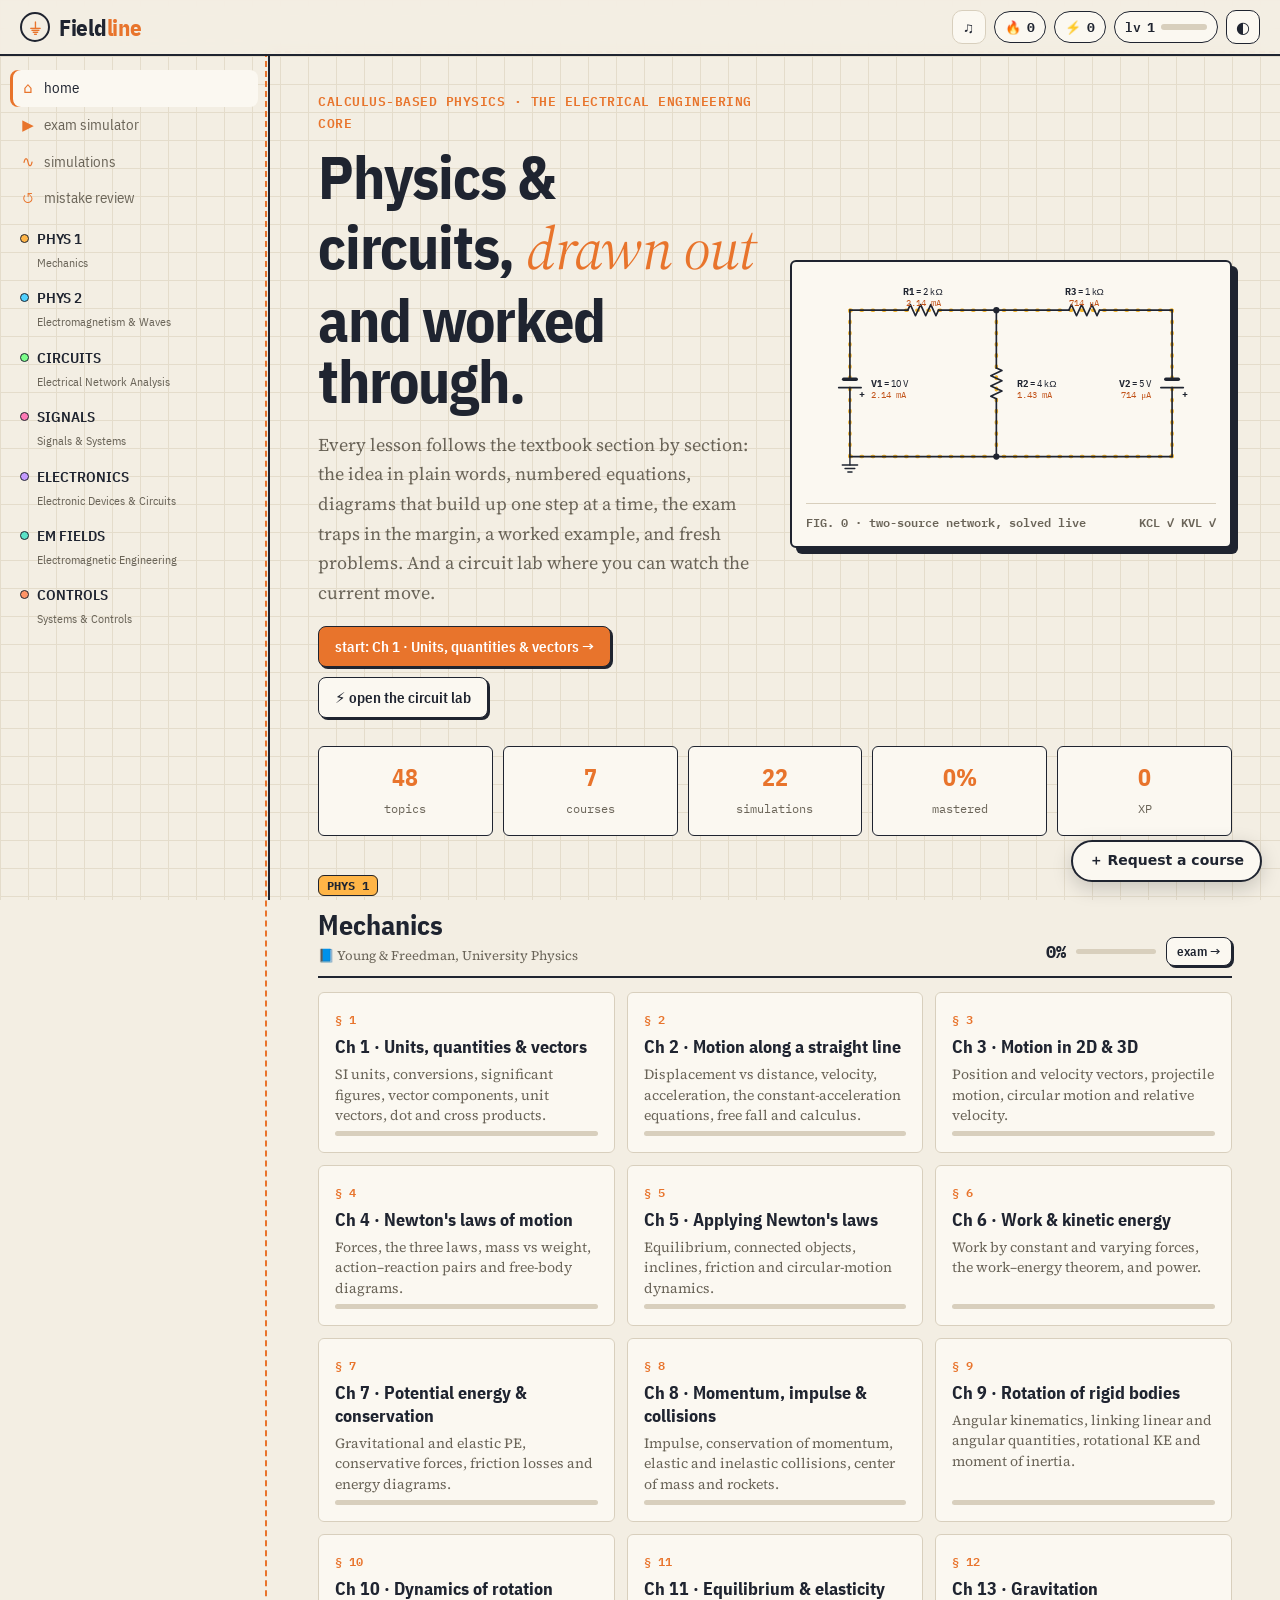
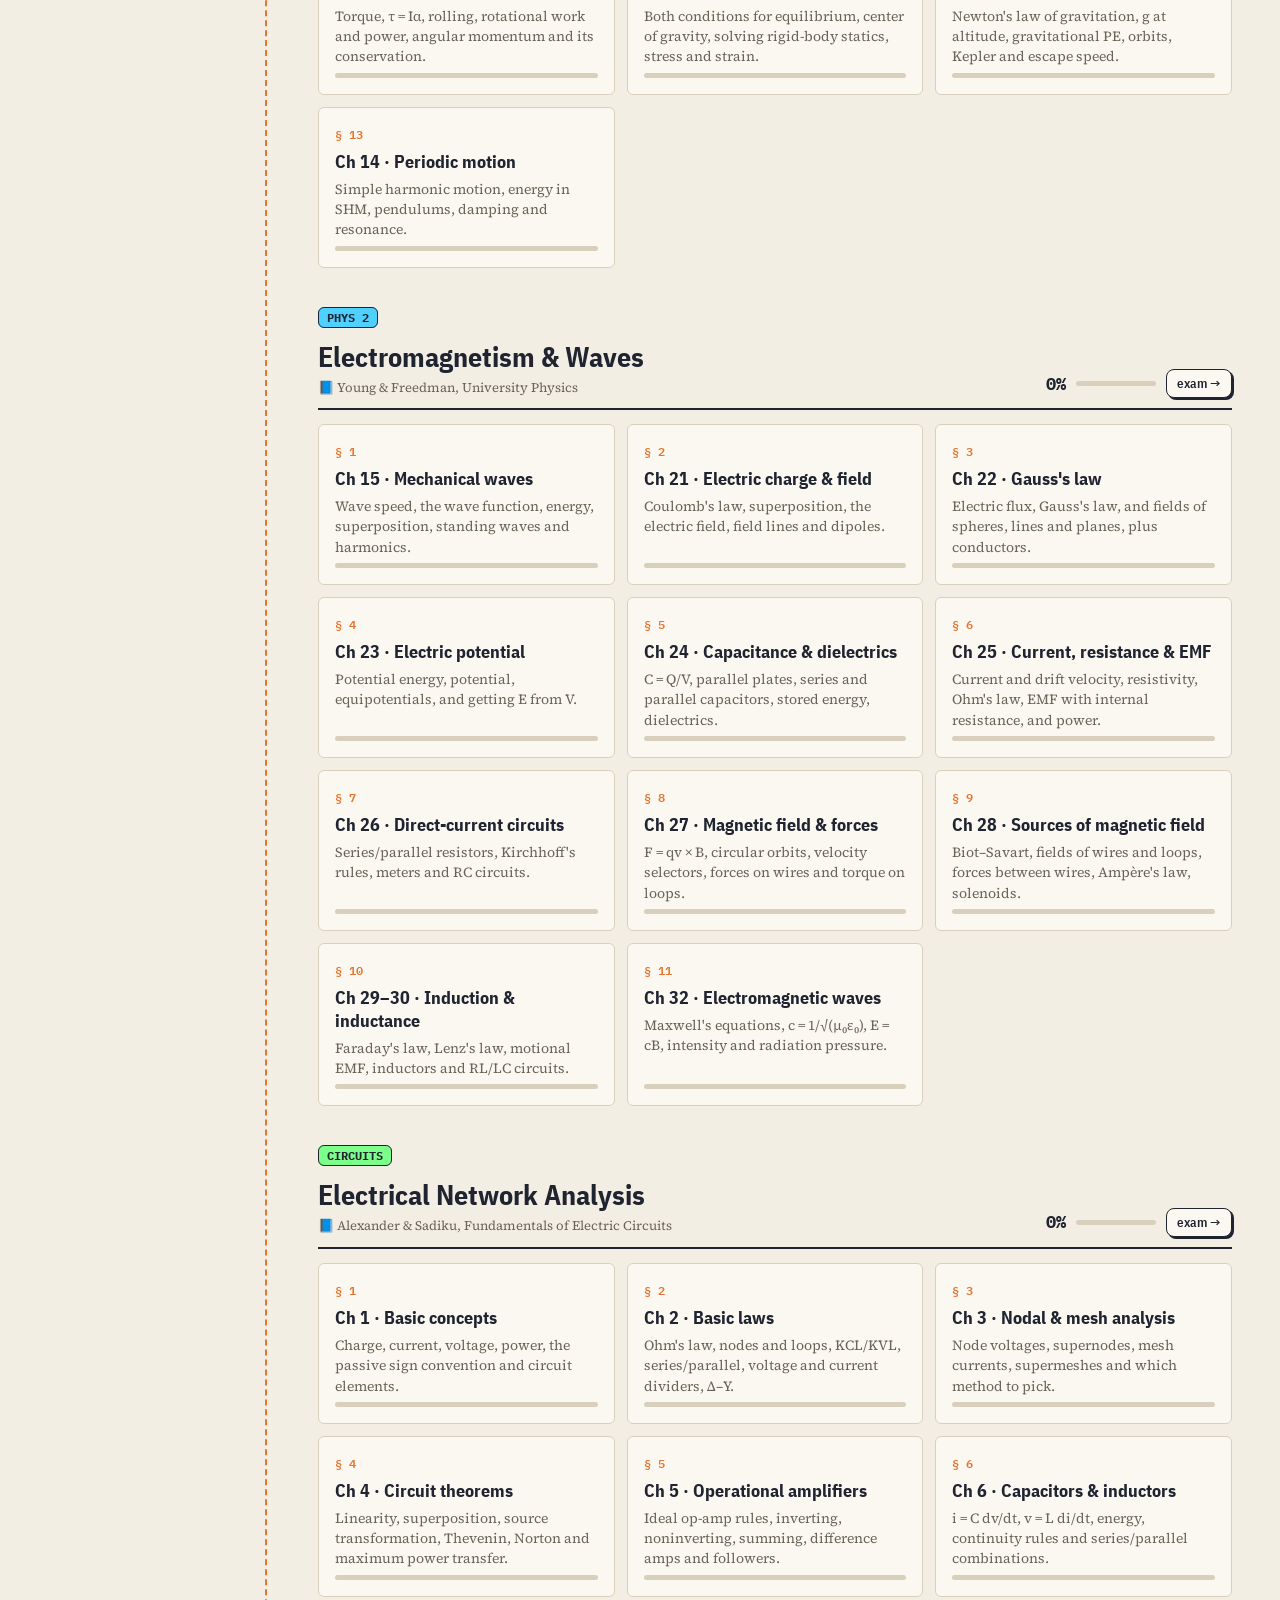
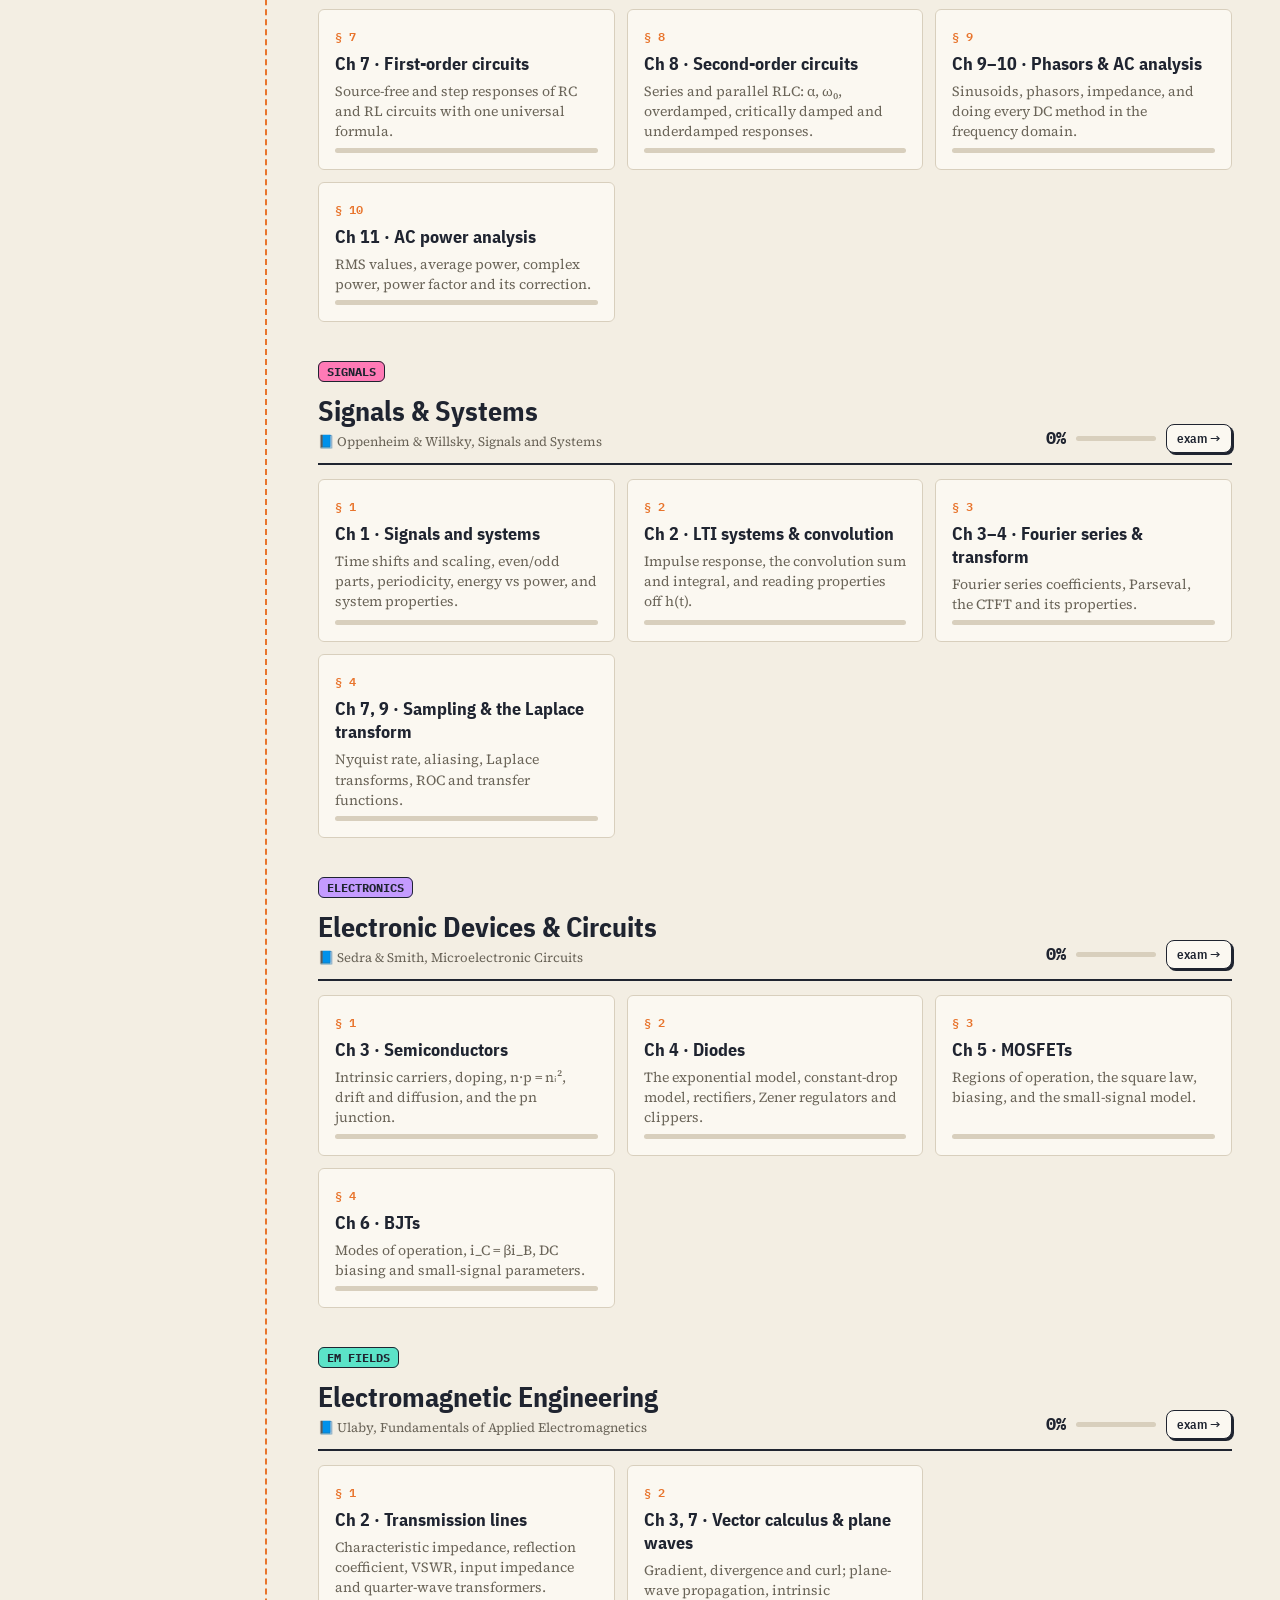
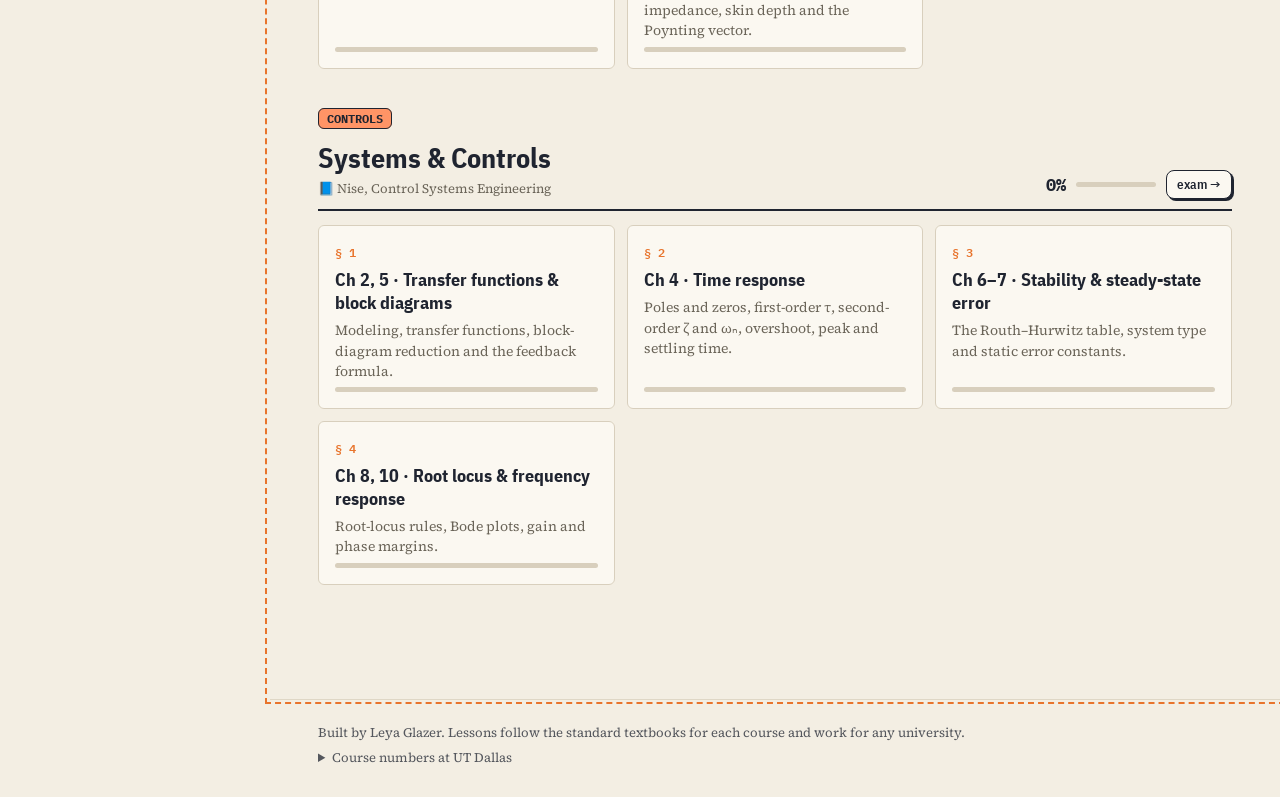
==== index.html @ b5b68ef5 "Animated cross-product simulator in every lesson that uses a cross product Co-Authored-By: Claude Op" ====
<!DOCTYPE html>
<html lang="en" data-theme="light">
<head>
<meta charset="utf-8">
<meta name="viewport" content="width=device-width, initial-scale=1, viewport-fit=cover">
<title>Fieldline: physics and electrical engineering, one idea at a time</title>
<meta name="description" content="Physics and electrical engineering study site for calculus-based physics and the electrical engineering core: lessons with exam tricks, worked examples, endless practice, live simulations and an exam simulator.">
<meta name="theme-color" content="#F3EEE3">
<link rel="icon" href="data:image/svg+xml,<svg xmlns='http://www.w3.org/2000/svg' viewBox='0 0 100 100'><rect width='100' height='100' rx='22' fill='%2306121A'/><path d='M14 50 Q32 14 50 50 T86 50' fill='none' stroke='%23FFB547' stroke-width='9' stroke-linecap='round'/></svg>">
<link rel="preconnect" href="https://fonts.googleapis.com"><link rel="preconnect" href="https://fonts.gstatic.com" crossorigin>
<link href="https://fonts.googleapis.com/css2?family=IBM+Plex+Mono:wght@400;600;700&family=IBM+Plex+Sans+Condensed:wght@400;600;700&family=Source+Serif+4:ital,opsz,wght@0,8..60,400;0,8..60,700;1,8..60,400&display=swap" rel="stylesheet">
<link rel="stylesheet" href="app.css?v=1">
<link rel="stylesheet" href="manual.css?v=5">
</head>
<body>
<a class="skip" href="#main">Skip to content</a>
<canvas id="bgfx" aria-hidden="true"></canvas>
<header class="top">
  <button class="iconbtn menu" id="menuBtn" aria-label="Open menu">☰</button>
  <a class="logo" href="#/"><span class="sym">⏚</span>Field<b>line</b></a>
  <div class="meta"><span class="mt" title="Day streak">🔥 <b id="streak">0</b></span><span class="mt" title="XP">⚡ <b id="xp">0</b></span><span class="mt lvl" title="Level">lv <b id="lvl">1</b><i class="lbar"><i id="lvlbar"></i></i></span><button class="iconbtn" id="themeBtn" aria-label="Toggle light and dark theme">◐</button></div>
</header>
<div class="layout"><nav class="side" id="nav" aria-label="Topics"></nav><main id="main" tabindex="-1"></main></div>
<footer class="sitefoot"><p>Built by Leya Glazer. Lessons follow the standard textbooks for each course and work for any university.</p><details><summary>Course numbers at UT Dallas</summary><p>PHYS 1 = PHYS 2325 · PHYS 2 = PHYS 2326 · CIRCUITS = EE 3301 · SIGNALS = EE 3302 · ELECTRONICS = EE 3310/3311 · EM FIELDS = EE 4301 · CONTROLS = EE 4310</p></details></footer>
<noscript><p style="padding:20px">Fieldline needs JavaScript.</p></noscript>
<script src="engine.js?v=4"></script>
<script src="sim.js?v=1"></script>
<script src="sim4.js?v=2"></script>
<script src="sim5.js?v=2"></script>
<script src="figs.js?v=5"></script>
<script src="p1.js?v=1"></script>
<script src="p1b.js?v=1"></script>
<script src="sim2.js?v=1"></script>
<script src="p2.js?v=1"></script>
<script src="sim3.js?v=1"></script>
<script src="e1.js?v=1"></script>
<script src="e2.js?v=1"></script>
<script src="e3.js?v=1"></script>
<script src="figs-content.js?v=2"></script>
<script src="figs-content2.js?v=4"></script>
<script src="fx.js?v=1"></script>
<script src="music.js?v=1"></script>
<script>boot()</script>
<script src="request.js?v=1"></script>
</body>
</html>
---- app.css ----
:root{--bg:#06121A;--bg2:#0A1A24;--panel:#0E2230;--panel2:#12293A;--line:#1E3D52;--ink:#E8F4FA;--muted:#86A3B5;--acc:#FFB547;--acc2:#4FD1FF;--pink:#FF7AB6;--warn:#FFE066;--bad:#FF6B6B;--r:16px;--mono:'IBM Plex Mono',ui-monospace,Menlo,monospace;--sans:'Sora',system-ui,sans-serif;color-scheme:dark}
:root[data-theme="light"]{--bg:#F4F8FA;--bg2:#EAF2F6;--panel:#FFFFFF;--panel2:#F0F6F9;--line:#CFE0EA;--ink:#08202C;--muted:#4D6A7A;--acc:#C77800;--acc2:#0A86B8;--pink:#C93C80;color-scheme:light}
*{box-sizing:border-box}html,body{margin:0}body{background:var(--bg);color:var(--ink);font:15px/1.6 var(--sans);-webkit-font-smoothing:antialiased}
#bgfx{position:fixed;inset:0;z-index:-1;opacity:.55;pointer-events:none}
a{color:var(--acc2)}code,kbd,.mono{font-family:var(--mono);font-size:.92em}p code,li code{background:var(--panel2);border:1px solid var(--line);padding:1px 6px;border-radius:6px}
.skip{position:absolute;left:-999px}.skip:focus{left:8px;top:8px;background:var(--acc);color:#000;padding:6px 10px;z-index:99}
:focus-visible{outline:2px dashed var(--acc);outline-offset:3px}
.top{position:sticky;top:0;z-index:30;display:flex;align-items:center;gap:14px;padding:10px 20px;background:color-mix(in srgb,var(--bg) 85%,transparent);backdrop-filter:blur(10px);border-bottom:1px solid var(--line)}
.logo{font:800 20px var(--mono);color:var(--ink);text-decoration:none;letter-spacing:-.5px}.logo b{color:var(--acc)}.logo .lb{color:var(--pink)}.logo .cur{color:var(--acc);animation:blink 1s steps(1) infinite}
@keyframes blink{50%{opacity:0}}
.meta{margin-left:auto;display:flex;gap:8px;align-items:center}.mt{font:600 13px var(--mono);border:1px solid var(--line);background:var(--panel);padding:4px 10px;border-radius:999px;display:flex;align-items:center;gap:6px}
.lbar{display:inline-block;width:46px;height:6px;border-radius:9px;background:var(--line);overflow:hidden}.lbar i{display:block;height:100%;background:linear-gradient(90deg,var(--acc),var(--acc2))}
.iconbtn{border:1px solid var(--line);background:var(--panel);color:var(--ink);width:34px;height:34px;border-radius:10px;cursor:pointer;font-size:16px}.menu{display:none}
.layout{display:grid;grid-template-columns:270px 1fr;min-height:calc(100vh - 56px)}
.side{position:sticky;top:56px;height:calc(100vh - 56px);overflow:auto;padding:14px 10px 40px;border-right:1px solid var(--line);background:color-mix(in srgb,var(--bg2) 80%,transparent);font-family:var(--mono);font-size:13px}
.nl{display:flex;align-items:center;gap:8px;padding:6px 10px;border-radius:8px;color:var(--muted);text-decoration:none}.nl:hover{background:var(--panel);color:var(--ink)}.nl.on{background:var(--panel2);color:var(--ink);box-shadow:inset 2px 0 0 var(--acc)}
.ni{width:16px;text-align:center;color:var(--acc)}.badge{margin-left:auto;background:var(--bad);color:#fff;border-radius:999px;padding:0 7px;font-size:11px}
.ng{margin-top:6px}.ng summary{cursor:pointer;list-style:none;padding:6px 10px;color:var(--ink);font-weight:600;display:flex;align-items:center;gap:8px;border-radius:8px}.ng summary:hover{background:var(--panel)}.ng summary::-webkit-details-marker{display:none}
.ng summary .dot{width:9px;height:9px;border-radius:3px;background:var(--c);box-shadow:0 0 10px var(--c)}.ng summary small{color:var(--muted);font-weight:400;overflow:hidden;text-overflow:ellipsis;white-space:nowrap}
.nl.ch{padding-left:28px;justify-content:space-between}.fn{overflow:hidden;text-overflow:ellipsis;white-space:nowrap}
.mbar{display:inline-block;width:42px;height:5px;border-radius:9px;background:var(--line);overflow:hidden;flex:none}.mbar i{display:block;height:100%;background:var(--c);box-shadow:0 0 8px var(--c)}
main{padding:28px clamp(16px,4vw,48px) 80px;max-width:1180px;width:100%;outline:none}
.hero{display:grid;grid-template-columns:1.15fr .85fr;gap:30px;align-items:center;margin:10px 0 28px}
.kick{font:600 13px var(--mono);color:var(--acc)}.hero h1{font:700 clamp(32px,4.6vw,56px)/1.05 var(--sans);letter-spacing:-1.5px;margin:12px 0 16px}
.grad{background:linear-gradient(90deg,var(--acc),var(--acc2),var(--pink));-webkit-background-clip:text;background-clip:text;color:transparent;background-size:200%;animation:sh 6s linear infinite}@keyframes sh{to{background-position:200%}}
.hero p{color:var(--muted);font-size:17px;max-width:600px}
.term{border:1px solid var(--line);border-radius:14px;background:#06080D;box-shadow:0 30px 80px -30px rgba(255,181,71,.35);overflow:hidden}
.tbar{display:flex;gap:6px;align-items:center;padding:10px 12px;background:#0E1320;border-bottom:1px solid #1d2638}.tbar i{width:11px;height:11px;border-radius:50%;background:#FF5F57}.tbar i:nth-child(2){background:#FEBC2E}.tbar i:nth-child(3){background:#28C840}.tbar span{margin-left:8px;color:#7d8aa3;font:12px var(--mono)}
.term pre{margin:0;padding:16px;min-height:220px;color:#B9F6CA;font:13px/1.7 var(--mono);white-space:pre-wrap}.caret{color:var(--acc);animation:blink 1s steps(1) infinite}
.cta{display:flex;flex-wrap:wrap;gap:10px;margin-top:18px}
.btn{display:inline-flex;align-items:center;gap:6px;font:600 14px var(--mono);padding:10px 16px;border-radius:10px;border:1px solid var(--line);background:var(--panel);color:var(--ink);cursor:pointer;text-decoration:none;transition:transform .12s,border-color .2s,box-shadow .2s}
.btn:hover{border-color:var(--acc);transform:translateY(-1px)}.btn.pri{background:var(--acc);color:#1A0E00;border-color:var(--acc);box-shadow:0 8px 24px -10px var(--acc)}.btn.sm{padding:6px 10px;font-size:12px}.btn:disabled{opacity:.45;cursor:default;transform:none}
.stats{display:grid;grid-template-columns:repeat(5,1fr);gap:10px;margin:0 0 30px}.stat{border:1px solid var(--line);background:var(--panel);border-radius:12px;padding:14px;text-align:center}.stat b{display:block;font:800 24px var(--mono);color:var(--acc)}.stat span{color:var(--muted);font:12px var(--mono)}
.course{margin:34px 0}.course-h{display:flex;justify-content:space-between;align-items:flex-end;gap:16px;border-bottom:1px solid var(--line);padding-bottom:10px;margin-bottom:14px}
.code-tag{font:700 12px var(--mono);color:var(--c);border:1px solid var(--c);border-radius:6px;padding:2px 8px}.course h2{font:700 26px var(--sans);margin:8px 0 2px}.book{margin:0;color:var(--muted);font-size:13px}
.cm{display:flex;align-items:center;gap:10px;font-family:var(--mono)}.cm .mbar{width:80px}
.cgrid{display:grid;grid-template-columns:repeat(auto-fill,minmax(230px,1fr));gap:12px}
.card{position:relative;display:flex;flex-direction:column;gap:6px;padding:16px;border:1px solid var(--line);border-radius:var(--r);background:var(--panel);color:var(--ink);text-decoration:none;transition:transform .18s,border-color .2s,box-shadow .2s;animation:up .5s both;overflow:hidden}
.card::after{content:"";position:absolute;inset:auto -40% -60% auto;width:160px;height:160px;border-radius:50%;background:radial-gradient(var(--c,var(--acc)),transparent 65%);opacity:.0;transition:opacity .3s}
.card:hover{transform:translateY(-3px);border-color:var(--c,var(--acc));box-shadow:0 18px 40px -22px var(--c,var(--acc))}.card:hover::after{opacity:.22}
.course .card{--c:inherit}.course .card{border-color:var(--line)}.course .card:hover{border-color:var(--c)}
.card .file{font:600 12px var(--mono);color:var(--c,var(--acc))}.card b{font:700 17px var(--sans)}.card small{color:var(--muted);font-size:13px;line-height:1.4}.card .mbar{width:100%;margin-top:auto}.card.done b::after{content:" ✓";color:var(--acc)}
.card.viz .vi{font-size:30px}
@keyframes up{from{opacity:0;transform:translateY(10px)}}
.chhead{margin-bottom:18px}.crumb{font:13px var(--mono);color:var(--muted)}.crumb a{color:var(--muted)}.crumb b{color:var(--c,var(--acc))}
.chhead h1{font:700 clamp(28px,3.6vw,42px) var(--sans);letter-spacing:-1px;margin:8px 0 4px}.blurb{color:var(--muted);margin:0 0 10px;font-size:16px}
.chmeta{display:flex;gap:14px;align-items:center;font:12px var(--mono);color:var(--muted)}.chmeta .mbar{width:120px}
.tabs{display:flex;gap:6px;margin-top:16px;border-bottom:1px solid var(--line)}.tabs a{font:600 13px var(--mono);padding:9px 14px;color:var(--muted);text-decoration:none;border:1px solid transparent;border-bottom:none;border-radius:10px 10px 0 0}.tabs a.on{color:var(--ink);background:var(--panel);border-color:var(--line);box-shadow:inset 0 2px 0 var(--c,var(--acc))}
.page{background:var(--panel);border:1px solid var(--line);border-radius:var(--r);padding:clamp(18px,3vw,30px);margin-bottom:18px}
.page h2{font:700 24px var(--sans);margin:4px 0 12px}.page h3{font:700 18px var(--sans)}.pg{font:600 12px var(--mono);color:var(--acc);text-transform:uppercase;letter-spacing:1px}
.page p,.page li{font-size:16px}.page .note{border-left:3px solid var(--acc2);background:var(--panel2);padding:10px 14px;border-radius:0 10px 10px 0}
.page .trap{border-left:3px solid var(--warn);background:color-mix(in srgb,var(--warn) 8%,var(--panel));padding:10px 14px;border-radius:0 10px 10px 0}
pre.code{background:#070A10;border:1px solid var(--line);border-radius:12px;padding:14px 16px;overflow:auto;font:13.5px/1.6 var(--mono);color:#D7E2F2;margin:12px 0}
:root[data-theme="light"] pre.code{background:#0F1726}
pre.code .kw{color:#FF7AC6;font-weight:600}pre.code .st{color:#FFD166;font-style:normal}pre.code .nu{color:#7CFFB2;font-style:normal}pre.code .cm{color:#6B7A93}
table.t{border-collapse:collapse;margin:10px 0;font:13px var(--mono)}table.t th,table.t td{border:1px solid var(--line);padding:5px 10px;text-align:center}table.t th{background:var(--panel2);color:var(--acc)}
.pnav{display:flex;justify-content:space-between;align-items:center;gap:10px;margin-top:20px}
.prog{display:flex;align-items:center;gap:12px;margin-bottom:10px}.pbar{flex:1;height:6px;border-radius:9px;background:var(--line);overflow:hidden}.pbar i{display:block;height:100%;background:linear-gradient(90deg,var(--acc),var(--acc2));transition:width .4s}.score{font:600 13px var(--mono);color:var(--acc)}
.prompt{font-size:17px;margin:8px 0 12px}.vis{margin:10px 0;overflow:auto}.vis svg{max-width:100%}
.opts{display:grid;gap:8px}.opt{display:flex;gap:12px;align-items:flex-start;text-align:left;padding:12px 14px;border:1px solid var(--line);border-radius:12px;background:var(--panel2);color:var(--ink);font:15px var(--sans);cursor:pointer;transition:border-color .15s,transform .1s}
.opt:hover:not(:disabled){border-color:var(--acc2);transform:translateX(3px)}.opt .key{font:700 12px var(--mono);color:var(--muted);border:1px solid var(--line);border-radius:6px;padding:1px 7px;flex:none}
.opt.right{border-color:var(--acc);background:color-mix(in srgb,var(--acc) 14%,var(--panel2))}.opt.wrong{border-color:var(--bad);background:color-mix(in srgb,var(--bad) 14%,var(--panel2))}.opt.picked{border-color:var(--acc2);box-shadow:0 0 0 2px var(--acc2)}
.ans{display:flex;gap:8px;flex-wrap:wrap;align-items:center}.ans input{flex:1;min-width:180px;font:16px var(--mono);padding:11px 14px;border-radius:10px;border:1px solid var(--line);background:#070A10;color:var(--acc)}.ans input.bad{border-color:var(--bad)}.unit{font:14px var(--mono);color:var(--muted)}
:root[data-theme="light"] .ans input{background:#fff;color:var(--ink)}
.verdict{font:700 16px var(--mono);margin:16px 0 8px}.verdict.ok{color:var(--acc)}.verdict.no{color:var(--bad)}.verdict span{color:var(--muted);font-weight:400;margin-left:8px}
.how{background:var(--panel2);border:1px solid var(--line);border-radius:12px;padding:12px 16px}.how b{font:600 13px var(--mono);color:var(--muted)}.how ol{margin:8px 0 0;padding-left:22px}
.wsteps li{margin:8px 0;padding:8px 12px;background:var(--panel2);border-radius:10px;animation:up .35s}.final{font:700 17px var(--mono);color:var(--acc);margin-top:10px}
.glow{animation:gl .7s}@keyframes gl{30%{box-shadow:0 0 0 2px var(--acc),0 0 40px -6px var(--acc)}}.shake{animation:sk .4s}@keyframes sk{25%{transform:translateX(-6px)}75%{transform:translateX(6px)}}
.result{text-align:center}.result .big{font-size:56px}.weak{display:flex;flex-wrap:wrap;gap:8px;justify-content:center}.review{text-align:left;margin-top:20px}.review details{border:1px solid var(--line);border-radius:10px;padding:8px 12px;margin:6px 0}.review summary{cursor:pointer;font-family:var(--mono)}.review summary.ok{color:var(--acc)}.review summary.no{color:var(--bad)}
.exhead .exbar{display:flex;gap:12px;align-items:center;flex-wrap:wrap;font-family:var(--mono)}.dots{display:flex;flex-wrap:wrap;gap:4px}.dt{width:28px;height:28px;border-radius:7px;border:1px solid var(--line);background:var(--panel);color:var(--muted);font:12px var(--mono);cursor:pointer}.dt.on{background:var(--acc2);color:#000}.dt.cur{outline:2px solid var(--acc)}
.widget{border:1px solid var(--line);border-radius:var(--r);background:var(--bg2);margin:18px 0;overflow:hidden}.widget .wh{font:600 12px var(--mono);color:var(--acc);padding:8px 14px;border-bottom:1px solid var(--line);background:var(--panel2)}.widget .wb{padding:16px}.widget.big .wb{padding:4px}
.xp-pop{position:fixed;left:50%;top:40%;transform:translateX(-50%);font:800 28px var(--mono);color:var(--acc);text-shadow:0 0 20px var(--acc);pointer-events:none;animation:xp 1.1s forwards;z-index:99}@keyframes xp{to{transform:translate(-50%,-80px);opacity:0}}
.confetti{position:fixed;inset:0;pointer-events:none;z-index:98}.confetti i{position:absolute;top:-20px;font:700 16px var(--mono);color:#000;width:18px;height:18px;border-radius:4px;display:grid;place-items:center;animation:fall 2.4s ease-in forwards}@keyframes fall{to{top:110%;transform:rotate(720deg)}}
/* viz kit */
.vctl{display:flex;flex-wrap:wrap;gap:8px;align-items:center;margin:0 0 12px}.vctl label{font:12px var(--mono);color:var(--muted);display:flex;gap:6px;align-items:center}.vctl input[type=text],.vctl input[type=number],.vctl select{font:13px var(--mono);background:var(--panel2);color:var(--ink);border:1px solid var(--line);border-radius:8px;padding:6px 8px}.vctl input[type=range]{accent-color:var(--acc)}
.vmsg{font:13px var(--mono);color:var(--acc2);min-height:1.4em;margin:8px 0}.vsvg{width:100%;display:block;background:var(--panel);border:1px solid var(--line);border-radius:12px}
.vsvg text{font-family:var(--mono);fill:var(--ink)}.vsvg .lbl{font-size:12px;fill:var(--muted)}
.chip{font:12px var(--mono);padding:5px 10px;border-radius:999px;border:1px solid var(--line);background:var(--panel2);color:var(--ink);cursor:pointer}.chip.on{border-color:var(--acc);color:var(--acc)}
.codeview{font:13px/1.7 var(--mono);background:#070A10;border:1px solid var(--line);border-radius:12px;padding:10px 0;color:#D7E2F2;overflow:auto}.codeview div{padding:0 14px;white-space:pre}.codeview div.cur{background:rgba(124,255,178,.14);box-shadow:inset 3px 0 0 var(--acc)}.codeview .ln{color:#4c5a73;display:inline-block;width:26px}
.vars{display:flex;flex-wrap:wrap;gap:6px;margin:8px 0}.vars span{font:12px var(--mono);border:1px solid var(--line);border-radius:8px;padding:4px 8px;background:var(--panel2)}.vars span b{color:var(--acc)}.vars span.chg{border-color:var(--warn);animation:flash .5s}
@keyframes flash{from{background:color-mix(in srgb,var(--warn) 30%,var(--panel2))}}
.out{font:13px var(--mono);background:#06080D;color:#B9F6CA;border-radius:10px;padding:8px 12px;min-height:34px;white-space:pre-wrap;border:1px solid var(--line)}
.two{display:grid;grid-template-columns:1fr 1fr;gap:14px}
@media (max-width:900px){.layout{grid-template-columns:1fr}.side{position:fixed;left:0;top:56px;width:280px;z-index:40;transform:translateX(-105%);transition:transform .25s;background:var(--bg2)}body.menu-open .side{transform:none}.menu{display:block}.hero{grid-template-columns:1fr}.stats{grid-template-columns:repeat(3,1fr)}.two{grid-template-columns:1fr}.mt.lvl{display:none}}
@media (prefers-reduced-motion:reduce){*{animation:none!important;transition:none!important}}
.trick{margin:14px 0;padding:12px 14px 12px 16px;border-radius:12px;border:1px solid color-mix(in srgb,var(--pink) 45%,var(--line));background:linear-gradient(110deg,color-mix(in srgb,var(--pink) 10%,var(--panel)),var(--panel));font-size:15px}.trick b:first-child{display:block;font:700 12px var(--mono);color:var(--pink);letter-spacing:1px;text-transform:uppercase;margin-bottom:4px}

.logo{font-family:var(--sans);font-weight:800;letter-spacing:-.6px}.logo .sym{color:var(--acc);margin-right:4px;display:inline-block;animation:spin 8s linear infinite}@keyframes spin{to{transform:rotate(360deg)}}
.scope{position:relative;border:1px solid var(--line);border-radius:18px;background:radial-gradient(ellipse at center,#0B2A2E,#03100F);padding:14px;box-shadow:0 30px 80px -30px rgba(79,209,255,.35),inset 0 0 40px rgba(0,0,0,.6)}.scope canvas{width:100%;display:block}.scopelbl{display:flex;justify-content:space-between;font:11px var(--mono);color:#7fd8c0;margin-top:6px}
.hero h1{letter-spacing:-2px}.ng summary{font-family:var(--sans)}.side{font-family:var(--sans)}.nl.ch .fn{font-size:13px}
body{background-image:radial-gradient(circle at 20% -10%,rgba(79,209,255,.10),transparent 40%),radial-gradient(circle at 110% 30%,rgba(255,181,71,.08),transparent 40%)}
.trick{border-color:color-mix(in srgb,var(--acc) 45%,var(--line));background:linear-gradient(110deg,color-mix(in srgb,var(--acc) 10%,var(--panel)),var(--panel))}.trick b:first-child{color:var(--acc)}
.eq{font:600 16px var(--mono);text-align:center;padding:10px;border:1px dashed var(--line);border-radius:10px;background:var(--panel2);margin:10px 0}
.toc{display:flex;gap:6px;overflow-x:auto;padding:4px 0 12px;scrollbar-width:thin}.tocb{flex:none;display:flex;gap:6px;align-items:center;font:12px var(--sans);padding:6px 10px;border-radius:999px;border:1px solid var(--line);background:var(--panel);color:var(--muted);cursor:pointer;max-width:240px;white-space:nowrap;overflow:hidden;text-overflow:ellipsis}.tocb span{font:700 11px var(--mono);color:var(--acc)}.tocb.on{border-color:var(--acc);color:var(--ink);background:var(--panel2)}
.secq{margin-top:22px;border:1px solid color-mix(in srgb,var(--acc2) 45%,var(--line));border-radius:14px;padding:14px 16px;background:color-mix(in srgb,var(--acc2) 5%,var(--panel))}.secqh{display:flex;justify-content:space-between;align-items:center;margin-bottom:6px}.secqh b{font:700 13px var(--mono);color:var(--acc2)}
.ex{border-left:3px solid var(--acc);background:var(--panel2);border-radius:0 12px 12px 0;padding:12px 16px;margin:14px 0}.ex>b:first-child{display:block;font:700 12px var(--mono);color:var(--acc);text-transform:uppercase;letter-spacing:1px;margin-bottom:4px}.ex ol{margin:6px 0;padding-left:20px}
.page h4{font:700 16px var(--sans);margin:18px 0 6px;color:var(--acc2)}
---- manual.css ----
/* Fieldline — "lab manual" edition: warm paper, ink, signal orange, numbered equations, captioned figures, bench notes. */
:root,:root[data-theme="light"]{--bg:#F3EEE3;--bg2:#EDE6D8;--panel:#FBF8F1;--panel2:#F2ECE0;--line:#D8CFBD;--ink:#1F2430;--muted:#6A6458;--acc:#E8742C;--acc2:#2E6BE6;--pink:#B8336A;--warn:#C9A227;--bad:#C8382D;--grid:#E4DCCB;
  --serif:'Source Serif 4',Georgia,serif;--sans:'IBM Plex Sans Condensed','IBM Plex Sans',system-ui,sans-serif;--mono:'IBM Plex Mono',ui-monospace,monospace;color-scheme:light}
:root[data-theme="dark"]{--bg:#16191F;--bg2:#1B1F27;--panel:#20252E;--panel2:#272D38;--line:#363D4A;--ink:#ECE7DC;--muted:#A49D8F;--acc:#F08A45;--acc2:#6B9BFF;--pink:#E06A9A;--grid:#2A303B;color-scheme:dark}
body{font:17px/1.65 var(--serif);background:var(--bg);background-image:linear-gradient(var(--grid) 1px,transparent 1px),linear-gradient(90deg,var(--grid) 1px,transparent 1px);background-size:28px 28px;background-attachment:fixed}
:root[data-theme="dark"] body{background-image:linear-gradient(rgba(255,255,255,.025) 1px,transparent 1px),linear-gradient(90deg,rgba(255,255,255,.025) 1px,transparent 1px)}
#bgfx{display:none}
.top{background:color-mix(in srgb,var(--bg) 92%,transparent);border-bottom:2px solid var(--ink)}
.logo{font:700 23px var(--sans);letter-spacing:-.3px;display:flex;align-items:center;gap:8px}.logo .sym{animation:none;display:inline-grid;place-items:center;width:30px;height:30px;border:2px solid var(--ink);border-radius:50%;font-size:17px;color:var(--acc);margin:0}.logo b{color:var(--acc)}
.mt,.iconbtn{background:var(--panel);border:1.5px solid var(--ink);font-family:var(--mono)}.lbar i{background:var(--acc)}
.side{background:transparent;border-right:2px solid var(--ink);font-family:var(--sans)}.nl{color:var(--muted);font-size:15px}.nl.on{background:var(--panel);box-shadow:inset 3px 0 0 var(--acc);color:var(--ink)}
.ng summary{font:600 15px var(--sans)}.ng summary .dot{box-shadow:none;border:1.5px solid var(--ink);border-radius:50%}.mbar i{box-shadow:none}
.btn{font:600 15px var(--sans);border:1.5px solid var(--ink);border-radius:8px;background:var(--panel);box-shadow:2px 2px 0 var(--ink)}.btn:hover{transform:translate(-1px,-1px);box-shadow:3px 3px 0 var(--ink);border-color:var(--ink)}
.btn.pri{background:var(--acc);color:#fff;border-color:var(--ink);box-shadow:2px 2px 0 var(--ink)}.btn.sm{font-size:13px;padding:5px 10px}
/* home */
.hero{grid-template-columns:1fr 1fr;margin-top:6px}.kick{font:600 13px var(--mono);color:var(--acc);letter-spacing:.5px;text-transform:uppercase}
.hero h1{font:700 clamp(34px,4.8vw,60px)/1.02 var(--sans);letter-spacing:-1.2px}.hero h1 em{font:italic 400 1em var(--serif);color:var(--acc)}.hero p{font-size:18px;color:var(--muted)}
.plate{position:relative;border:2px solid var(--ink);background:var(--panel);border-radius:6px;box-shadow:6px 6px 0 var(--ink);padding:14px}.plate svg{width:100%;display:block}.plate .cap{font:600 12px var(--mono);color:var(--muted);display:flex;justify-content:space-between;border-top:1px solid var(--line);margin-top:8px;padding-top:8px}
.stats .stat{background:var(--panel);border:1.5px solid var(--ink);border-radius:6px}.stat b{color:var(--acc);font-family:var(--sans)}
.course h2{font:700 28px var(--sans)}.code-tag{font-family:var(--mono);color:var(--ink);border:1.5px solid var(--ink);background:var(--c)}.course-h{border-bottom:2px solid var(--ink)}
.card{background:var(--panel);border:1.5px solid var(--ink);border-radius:6px;animation:none}.card:hover{box-shadow:4px 4px 0 var(--ink);transform:translate(-2px,-2px);border-color:var(--ink)}.card::after{display:none}.card b{font:700 18px var(--sans)}.card small{font:14px/1.45 var(--serif);color:var(--muted)}.card .file{color:var(--acc)}
/* chapter + lesson page */
.chhead h1{font:700 clamp(30px,3.8vw,46px) var(--sans);letter-spacing:-.6px}.blurb{font:italic 18px var(--serif)}.crumb b{color:var(--acc)}
.tabs{border-bottom:2px solid var(--ink)}.tabs a{font:600 14px var(--sans)}.tabs a.on{background:var(--panel);border-color:var(--ink);color:var(--ink)}
.toc .tocb{font:600 13px var(--sans);background:var(--panel);border:1.5px solid var(--line)}.toc .tocb.on{border-color:var(--ink);background:var(--panel);box-shadow:2px 2px 0 var(--ink)}.tocb span{color:var(--acc)}
.page{position:relative;background:var(--panel);border:1.5px solid var(--ink);border-radius:4px;box-shadow:5px 5px 0 rgba(31,36,48,.18);padding:clamp(18px,3vw,30px);counter-reset:eq fig}
.page.lesson{padding:30px 34px 30px 64px}
.page.lesson::before{content:"";position:absolute;left:44px;top:0;bottom:0;border-left:1.5px solid rgba(200,56,45,.35)}
.page .pg{font:600 12px var(--mono);color:var(--acc);letter-spacing:1.5px}
.page h2{font:700 28px/1.15 var(--sans);letter-spacing:-.4px;margin:6px 0 14px}.page h4{font:700 17px var(--sans);color:var(--ink)}
.page p,.page li{font:18px/1.7 var(--serif);max-width:72ch}.page b{font-weight:700}
.page ul,.page ol{padding-left:22px}
.eq{position:relative;font:italic 400 20px/1.5 var(--serif);text-align:center;padding:14px 70px;margin:16px 0;border:none;border-top:1px solid var(--line);border-bottom:1px solid var(--line);background:none;border-radius:0;letter-spacing:.2px}
.eq::after{counter-increment:eq;content:"(" var(--s,"") counter(eq) ")";position:absolute;right:6px;top:50%;transform:translateY(-50%);font:normal 15px var(--serif);color:var(--muted)}
.trick{position:relative;margin:20px 0;padding:14px 16px 14px 18px;background:#FFF4C8;border:none;border-left:4px solid var(--warn);border-radius:2px;font:16px/1.6 var(--serif);color:#2A2616;box-shadow:2px 3px 0 rgba(0,0,0,.08);transform:rotate(-.25deg)}
.trick b:first-child{display:block;font:700 12px var(--mono);letter-spacing:1.5px;color:#8A6B00;text-transform:uppercase;margin-bottom:2px}
:root[data-theme="dark"] .trick{background:#3A3420;color:#F1E7C2}:root[data-theme="dark"] .trick b:first-child{color:#E6C55A}
.ex{background:none;border:1.5px solid var(--ink);border-left:6px solid var(--acc);border-radius:2px;padding:14px 18px}.ex>b:first-child{font:700 12px var(--mono);color:var(--acc);letter-spacing:1.5px}.ex p,.ex li{font-size:17px}
.fig{margin:22px 0;text-align:center}.fig .fb{border:1.5px solid var(--ink);background:var(--panel);border-radius:4px;padding:12px;display:inline-block;max-width:100%}.fig svg{max-width:100%;height:auto;display:block;margin:auto}
.fig figcaption{font:15px/1.5 var(--serif);color:var(--muted);margin-top:8px;text-align:left;max-width:68ch;margin-inline:auto}.fig figcaption .fn{font:700 13px var(--mono);color:var(--ink);margin-right:8px}
.fig figcaption .fn::before{counter-increment:fig;content:"Fig. " var(--s,"") counter(fig)}
.widget{background:var(--panel);border:1.5px solid var(--ink);border-radius:4px}.widget .wh{font:700 13px var(--mono);color:var(--ink);background:var(--panel2);border-bottom:1.5px solid var(--ink)}
.secq{border:1.5px dashed var(--ink);background:var(--panel2);border-radius:4px}.secqh b{color:var(--acc);font-family:var(--mono)}
.prompt{font:18px/1.6 var(--serif)}.opt{font:16px var(--serif);background:var(--panel);border:1.5px solid var(--line)}.opt:hover:not(:disabled){border-color:var(--ink)}
.ans input{background:var(--panel)!important;color:var(--ink)!important;border:1.5px solid var(--ink)}
.how{background:var(--panel2)}.verdict{font-family:var(--sans)}.verdict.ok{color:#1E8A55}
table.t{font:14px var(--mono)}table.t th{color:var(--ink);background:var(--panel2)}
.vars span,.chip{font-family:var(--mono)}.vars span b{color:var(--acc)}
pre.code{background:#1F2430}
/* step-through animated figures */
.stepfig{border:1.5px solid var(--ink);border-radius:4px;background:var(--panel);margin:22px 0;overflow:hidden}
.stepfig .sfh{display:flex;justify-content:space-between;align-items:center;padding:8px 12px;border-bottom:1.5px solid var(--ink);background:var(--panel2);font:700 13px var(--mono)}
.stepfig .sfstage{position:relative;padding:10px}.stepfig .sfr{display:none;animation:sfin .45s ease}.stepfig .sfr.on{display:block}.stepfig .sfr svg{width:100%;max-height:340px;display:block}
.stepfig .sft{font:17px/1.6 var(--serif);padding:4px 16px 14px;min-height:3.4em}.stepfig .sfdots{display:flex;gap:5px}.stepfig .sfdots i{width:9px;height:9px;border-radius:50%;border:1.5px solid var(--ink)}.stepfig .sfdots i.on{background:var(--acc)}
@keyframes sfin{from{opacity:0;transform:translateY(6px)}}
/* animated current in static schematics */
.flow{stroke-dasharray:2 14;stroke-linecap:round;animation:flow var(--sp,1.2s) linear infinite}@keyframes flow{to{stroke-dashoffset:-16}}
.flow.rev{animation-direction:reverse}
.draw{stroke-dasharray:1000;stroke-dashoffset:1000;animation:drawin 1.4s ease forwards}@keyframes drawin{to{stroke-dashoffset:0}}
.pulse{animation:pls 1.6s ease-in-out infinite}@keyframes pls{50%{opacity:.35}}
/* circuit lab */
.clbar{display:flex;flex-wrap:wrap;gap:6px;margin-bottom:10px}.clp{font:600 13px var(--sans);padding:5px 11px;border-radius:999px;border:1.5px solid var(--line);background:var(--panel);color:var(--ink);cursor:pointer}.clp.on{border-color:var(--ink);background:var(--acc);color:#fff}
.clwrap{display:grid;grid-template-columns:minmax(0,1fr) 300px;gap:14px;align-items:start}.clstage canvas{cursor:pointer;background:var(--panel)!important;border:1.5px solid var(--ink)!important;border-radius:4px!important}
.clscope{width:100%;margin-top:8px;border-radius:4px;border:1.5px solid var(--ink)}
.clside{font:15px/1.5 var(--serif)}.clside h4{font:700 16px var(--sans);margin:12px 0 6px}.clside h4 small{font:13px var(--mono);color:var(--muted);margin-left:6px}
.clnote{background:var(--panel2);border-left:4px solid var(--acc);padding:8px 12px;margin:0 0 6px;font-size:15px}.clhint{font-size:13px;color:var(--muted)}
table.t.cl{width:100%;font-size:13px}table.t.cl td{text-align:left;padding:4px 8px}
.kcl{display:flex;flex-wrap:wrap;gap:6px;font:13px var(--mono)}.kcl span{border:1.5px solid var(--line);border-radius:6px;padding:3px 8px;background:var(--panel)}.kcl span.ok{border-color:#1E8A55;color:#1E8A55}
b.kin{color:#1E8A55}b.kout{color:var(--bad)}
.clloops{display:flex;flex-wrap:wrap;gap:6px}.walk{margin-top:8px;border:1.5px dashed var(--acc2);border-radius:6px;padding:8px 10px;font-size:14px}
.clopts{display:flex;flex-wrap:wrap;gap:10px;align-items:center;margin-top:10px;font:13px var(--sans)}.clslider{display:flex;gap:10px;align-items:center}.clslider input{flex:1}
@media (max-width:980px){.clwrap{grid-template-columns:1fr}.page.lesson{padding:22px 18px 22px 30px}.page.lesson::before{left:16px}.eq{padding:12px 46px}}
main,.layout>main{min-width:0}
.ng summary{display:grid;grid-template-columns:auto 1fr;column-gap:8px;align-items:center}.ng summary small{grid-column:2;font-size:12px;line-height:1.2}
.logo{gap:0}.logo .sym{margin-right:9px}
.page sub,.page sup{font-size:.72em;line-height:0}.eq sub,.eq sup{font-style:italic}
.viz-page .page::before{display:none}

.sitefoot{padding:18px clamp(16px,4vw,48px) 28px;border-top:1px solid var(--line, #ccc);font-size:13px;opacity:.75;margin-left:var(--footml,0)}.sitefoot p{margin:4px 0}.sitefoot summary{cursor:pointer}
@media (min-width:901px){.sitefoot{margin-left:270px}}
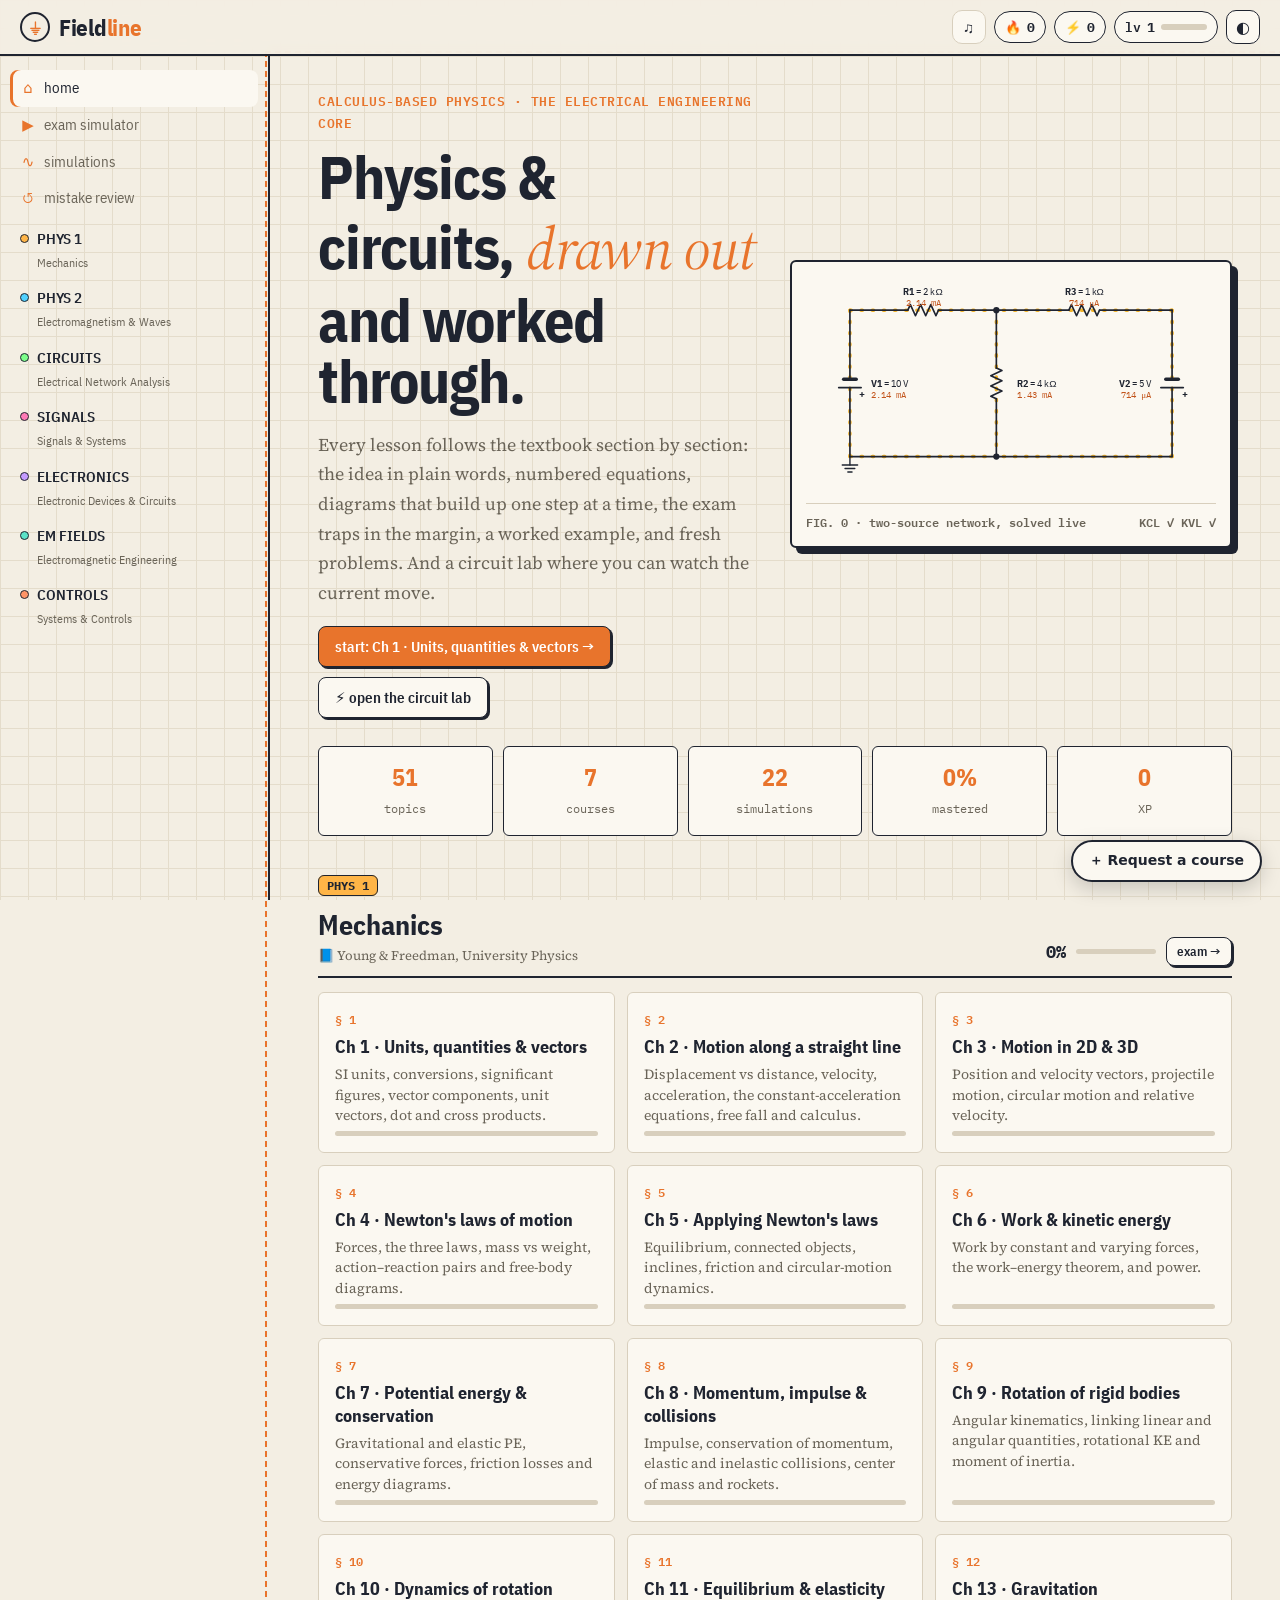
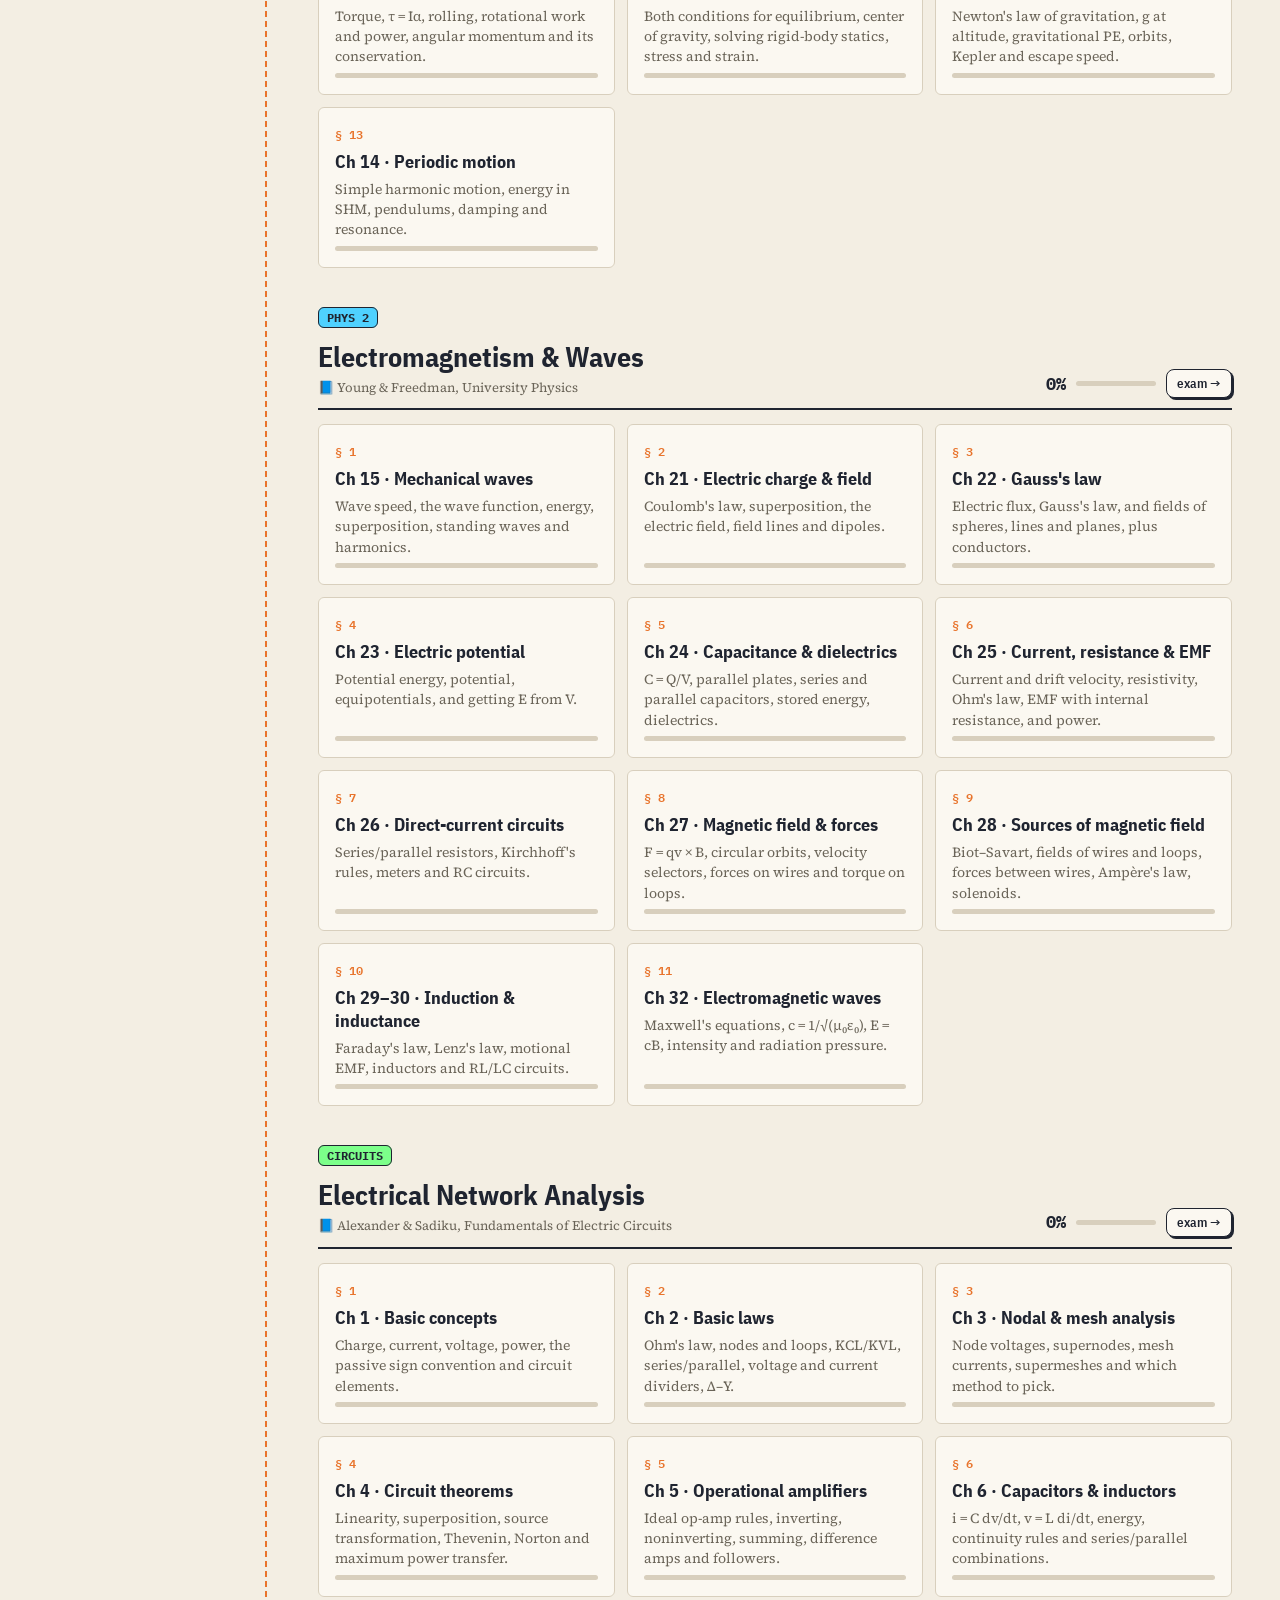
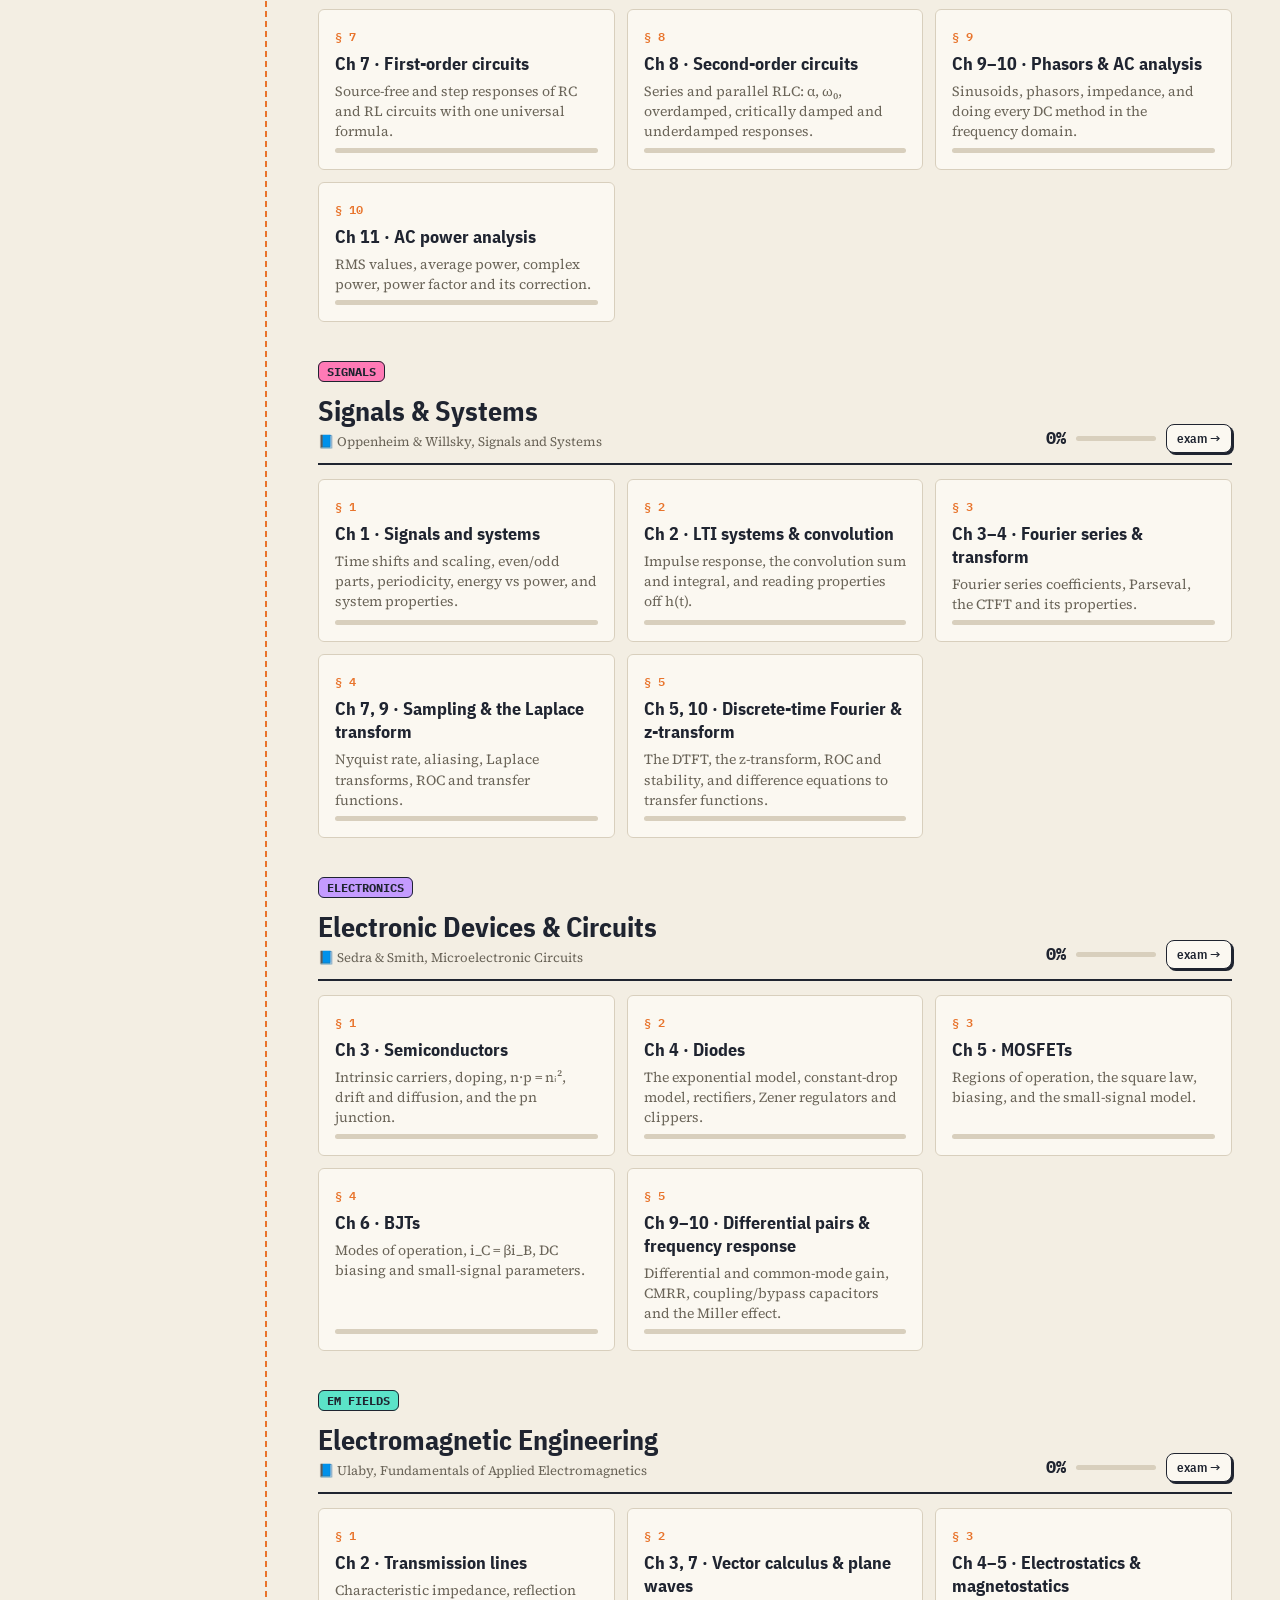
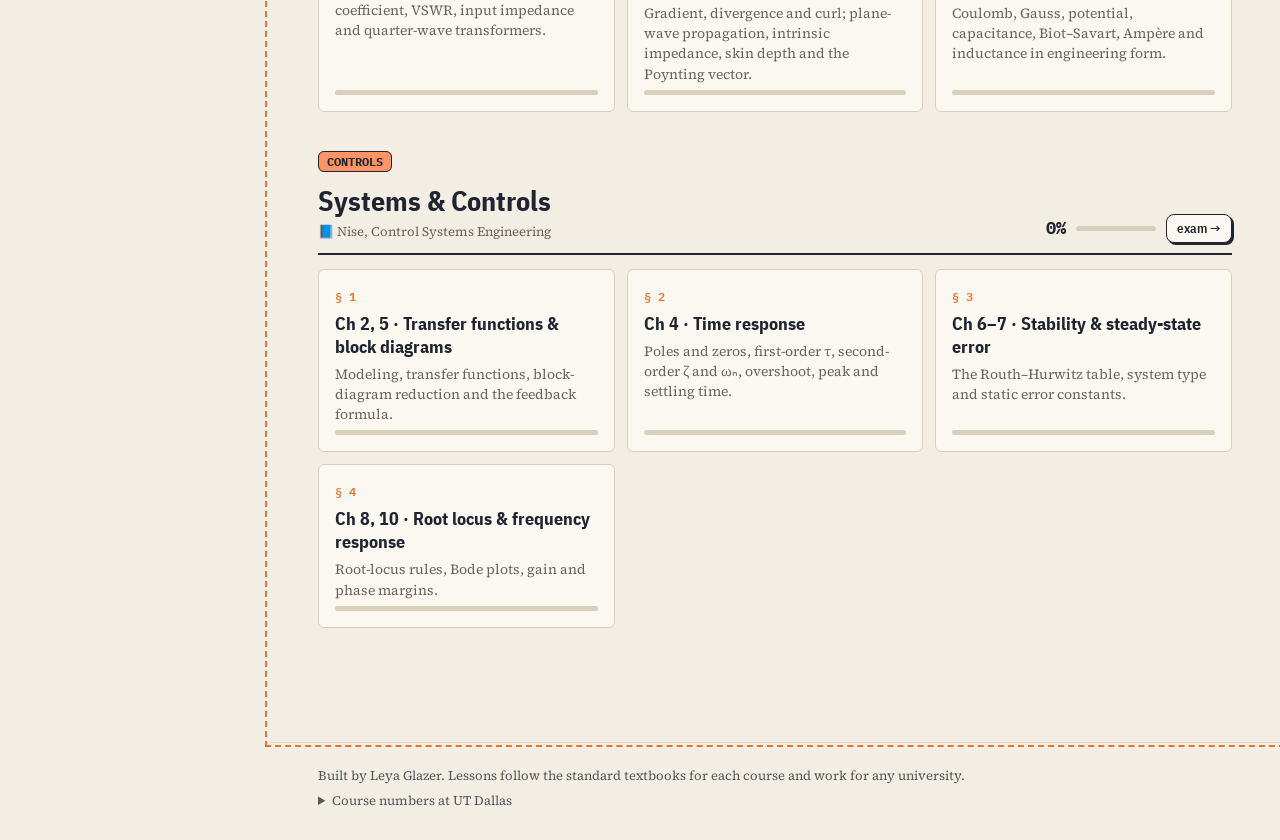
==== commit 909fedde: "Deeper EE: new DTFT/z-transform, differential-pair/frequency-response and electro/magnetostatics cha" ====
--- a/index.html
+++ b/index.html
@@ -26,7 +26,7 @@
 <script src="engine.js?v=4"></script>
 <script src="sim.js?v=1"></script>
 <script src="sim4.js?v=2"></script>
-<script src="sim5.js?v=2"></script>
+<script src="sim5.js?v=4"></script>
 <script src="figs.js?v=5"></script>
 <script src="p1.js?v=1"></script>
 <script src="p1b.js?v=1"></script>
@@ -36,8 +36,9 @@
 <script src="e1.js?v=1"></script>
 <script src="e2.js?v=1"></script>
 <script src="e3.js?v=1"></script>
+<script src="e4.js?v=1"></script>
 <script src="figs-content.js?v=2"></script>
-<script src="figs-content2.js?v=4"></script>
+<script src="figs-content2.js?v=5"></script>
 <script src="fx.js?v=1"></script>
 <script src="music.js?v=1"></script>
 <script>boot()</script>
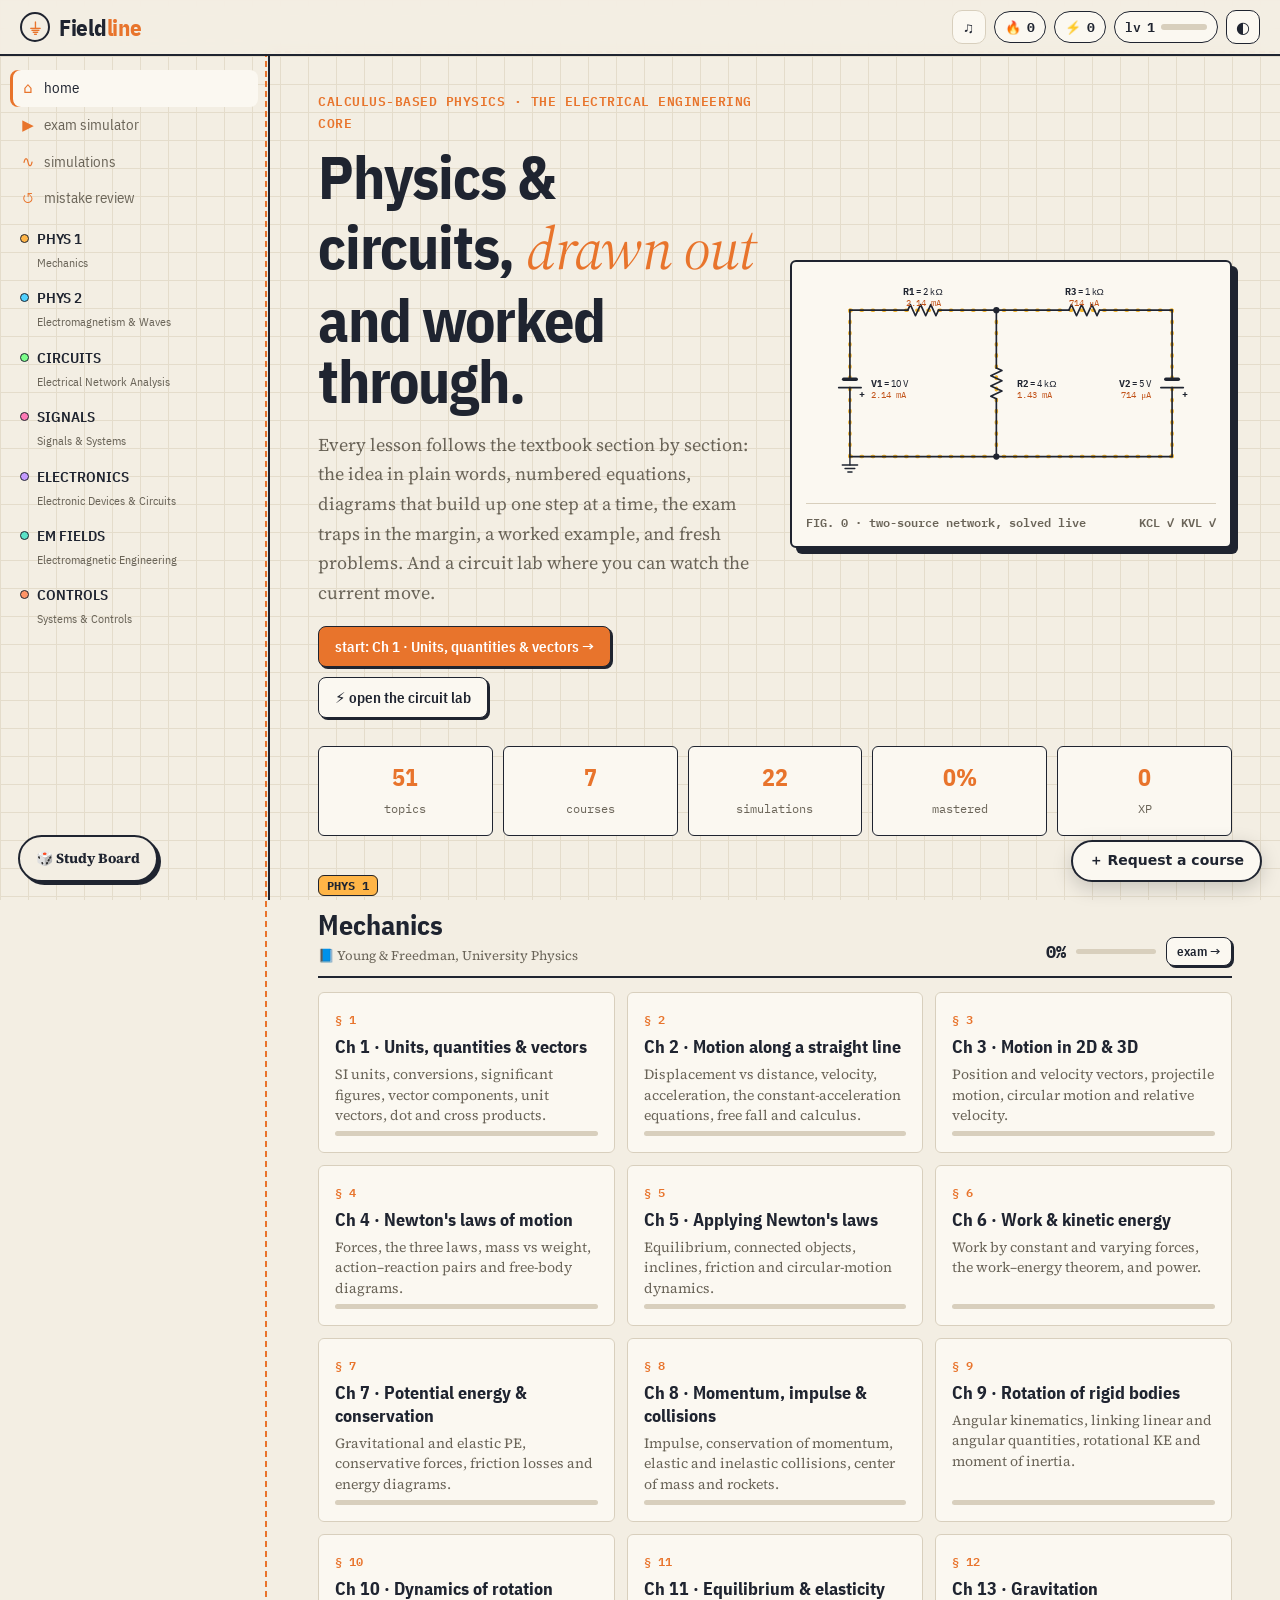
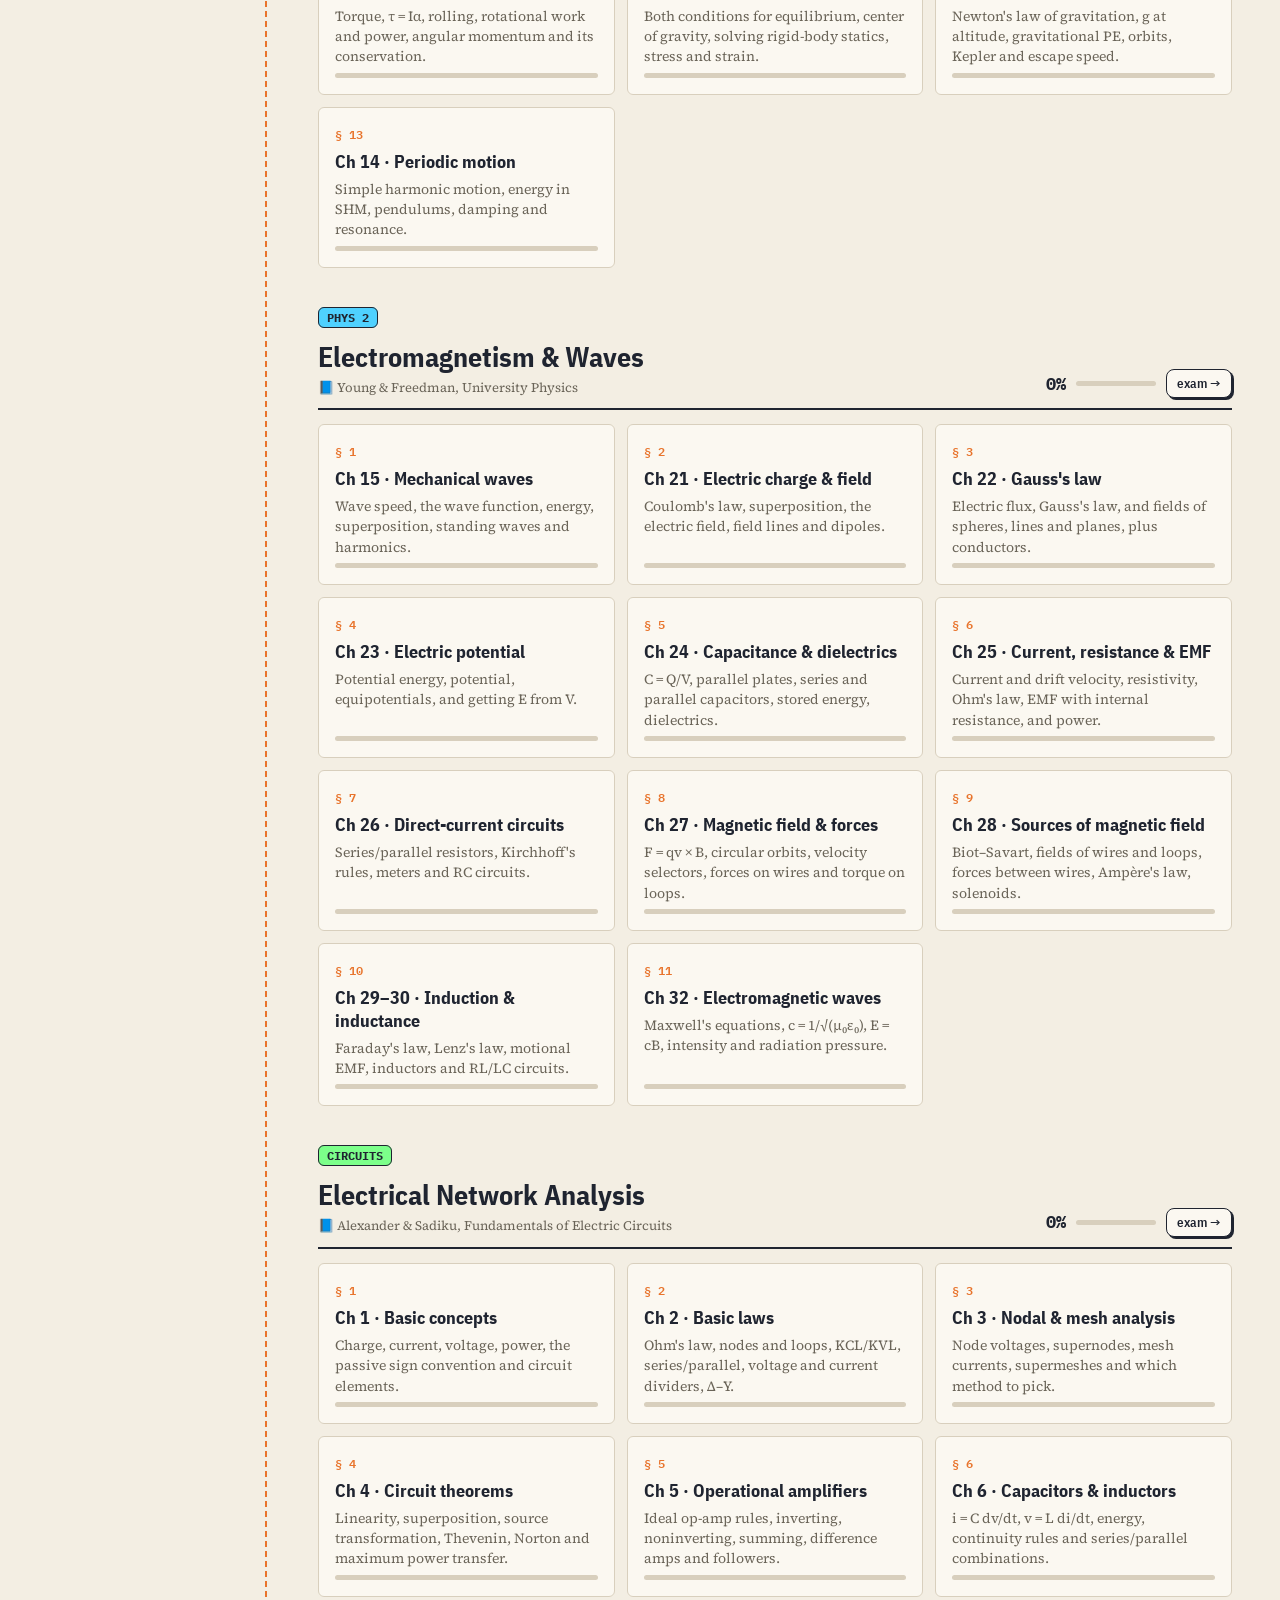
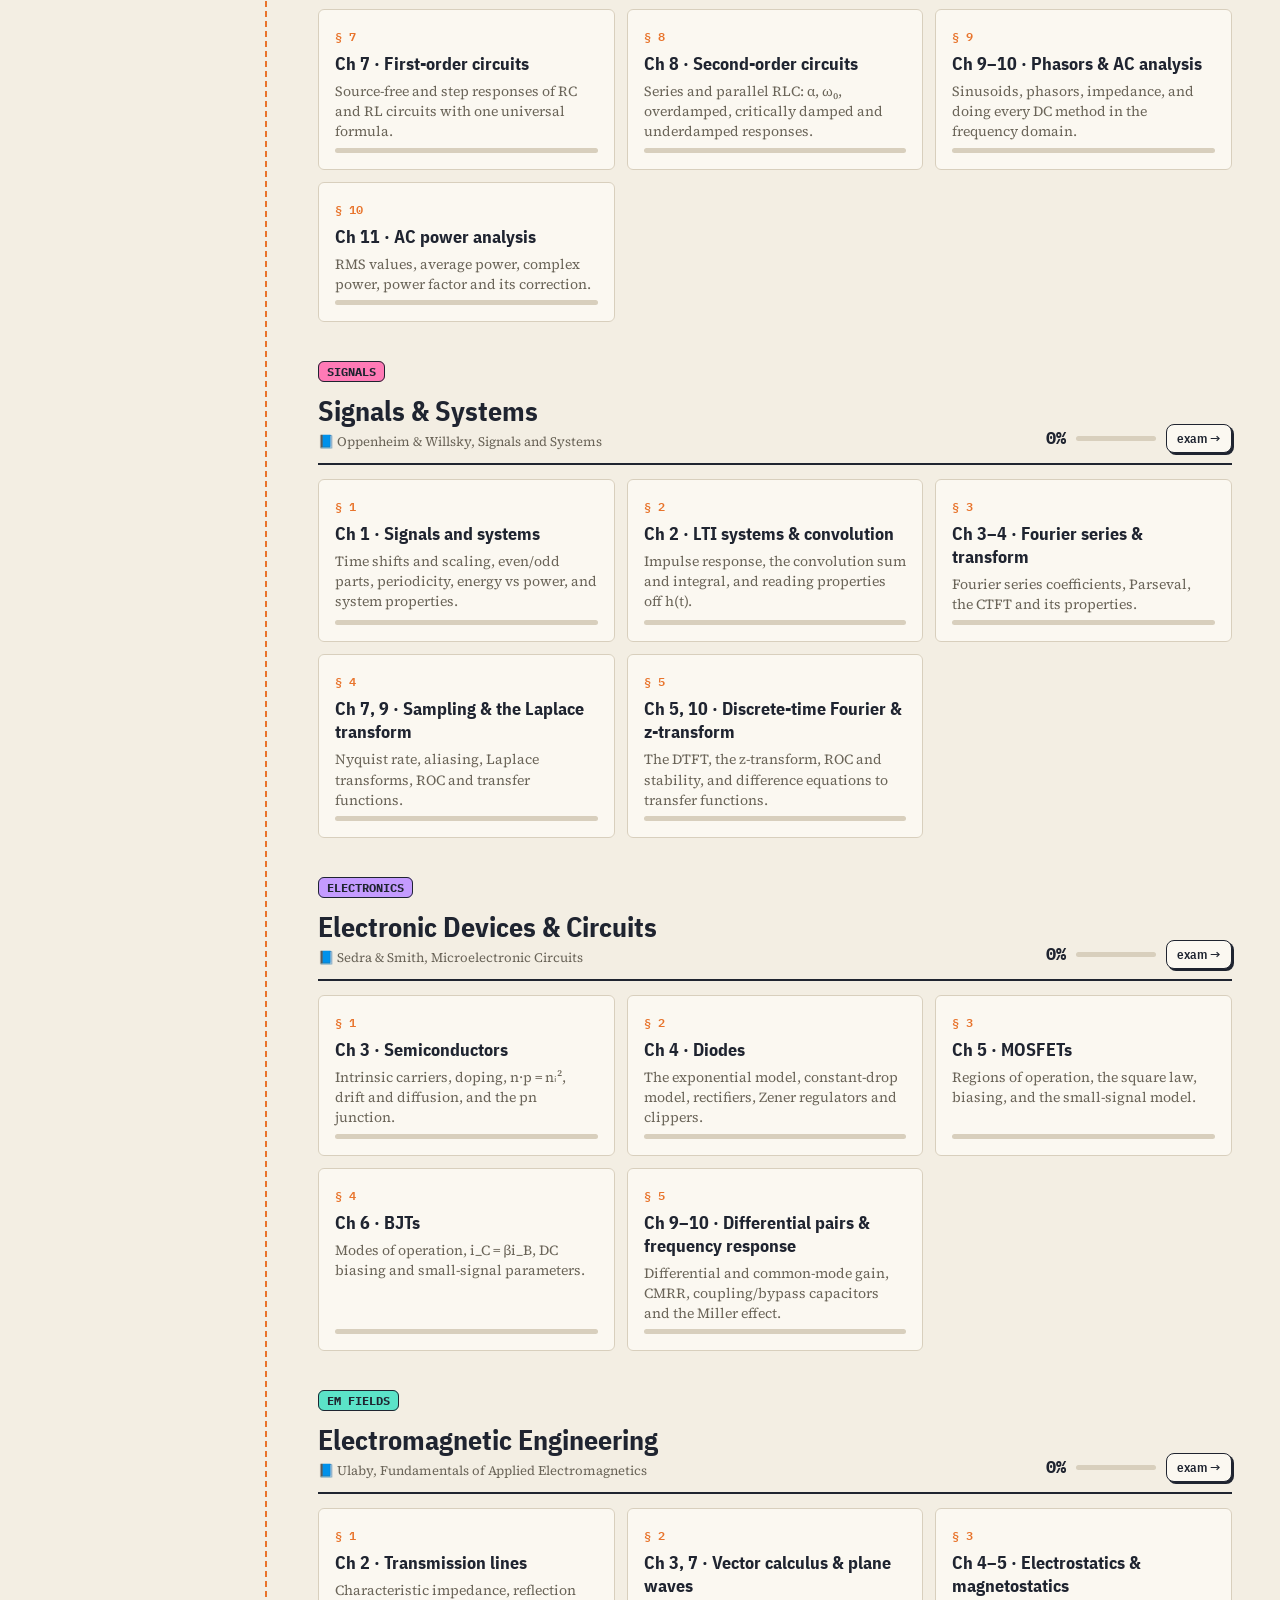
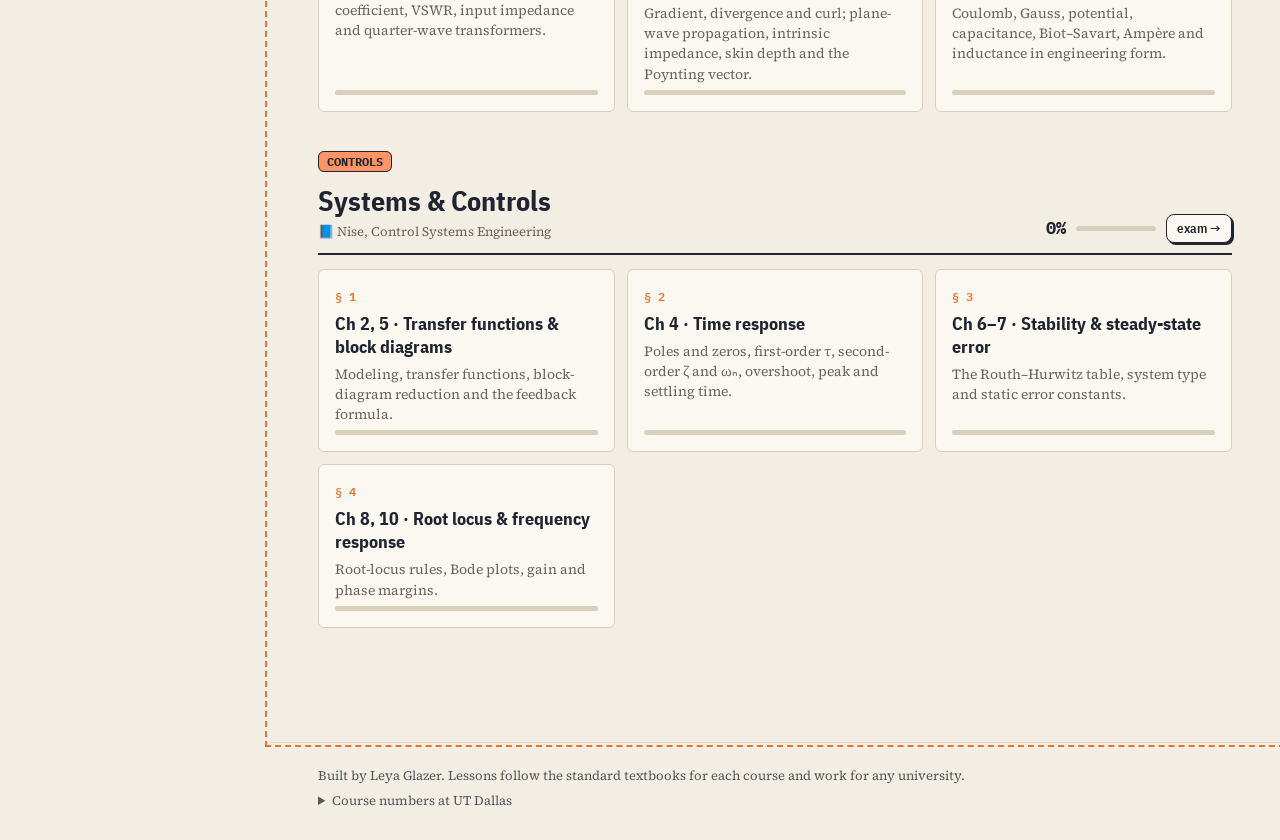
==== commit 75222d38: "Study Board: Monopoly-style progress board (own chapters by mastering them, dice, chance cards, stre" ====
--- a/index.html
+++ b/index.html
@@ -43,5 +43,7 @@
 <script src="music.js?v=1"></script>
 <script>boot()</script>
 <script src="request.js?v=1"></script>
+<script>window.CT_H1="header.chhead[style] h1";window.CT_SUBJ="physics / electrical engineering"</script><script src="chalk.js?v=1"></script>
+<script>window.QUEST={key:"fieldline",route:id=>"#/c/"+id+"/do",exam:co=>"#/exam/"+co,review:"#/review"}</script><script src="quest.js?v=1"></script>
 </body>
 </html>
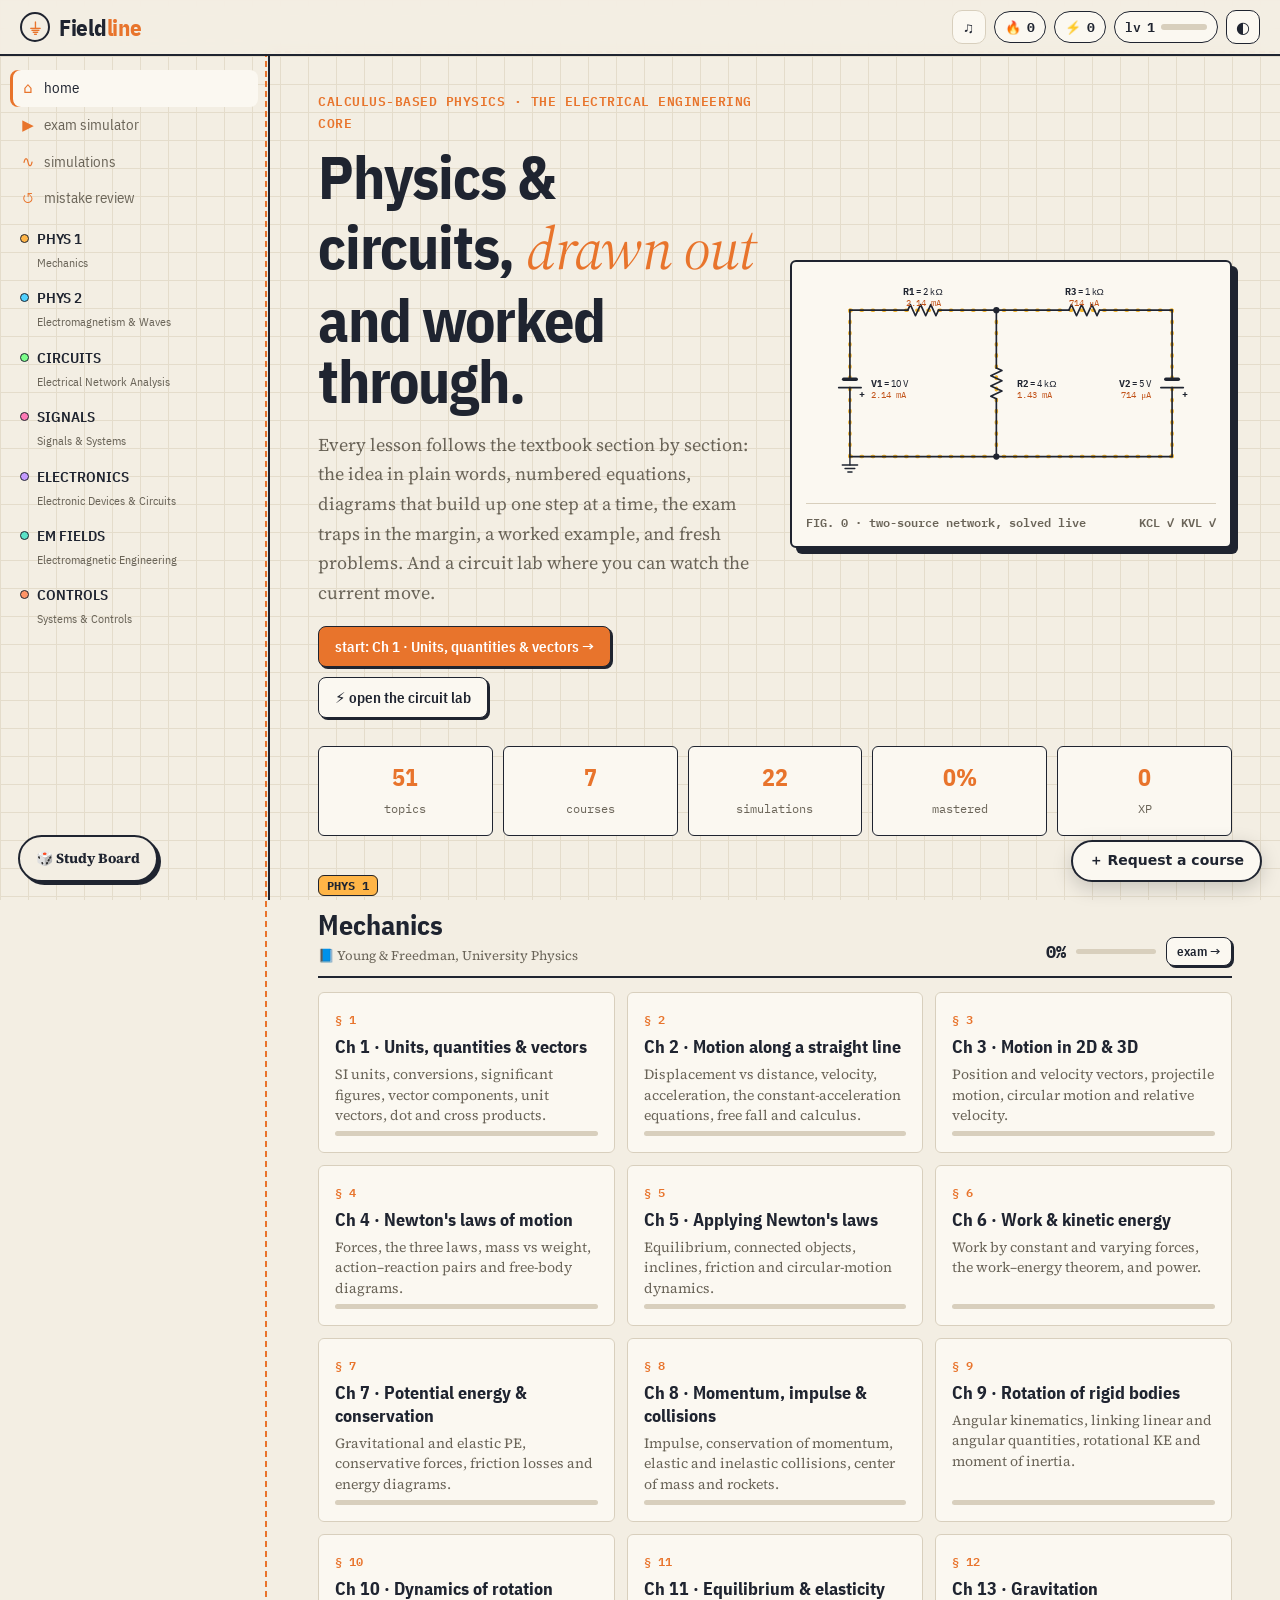
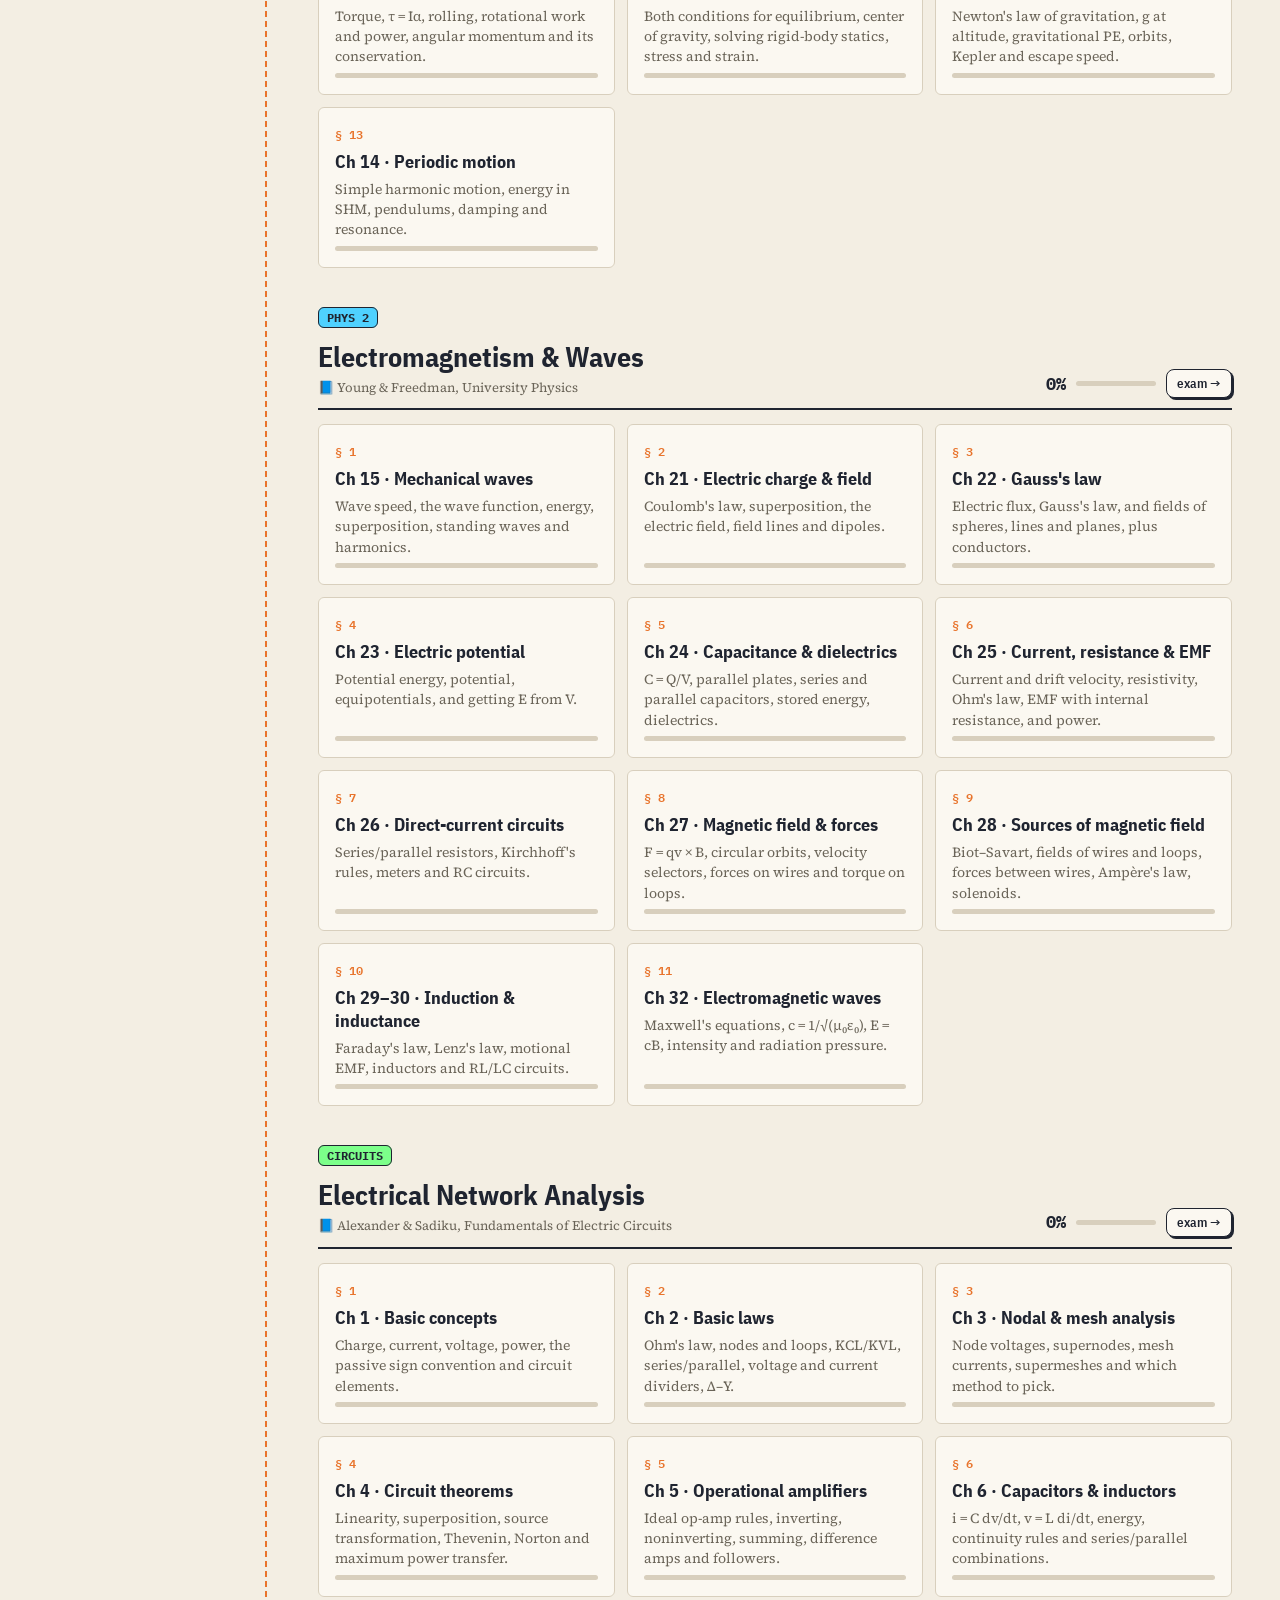
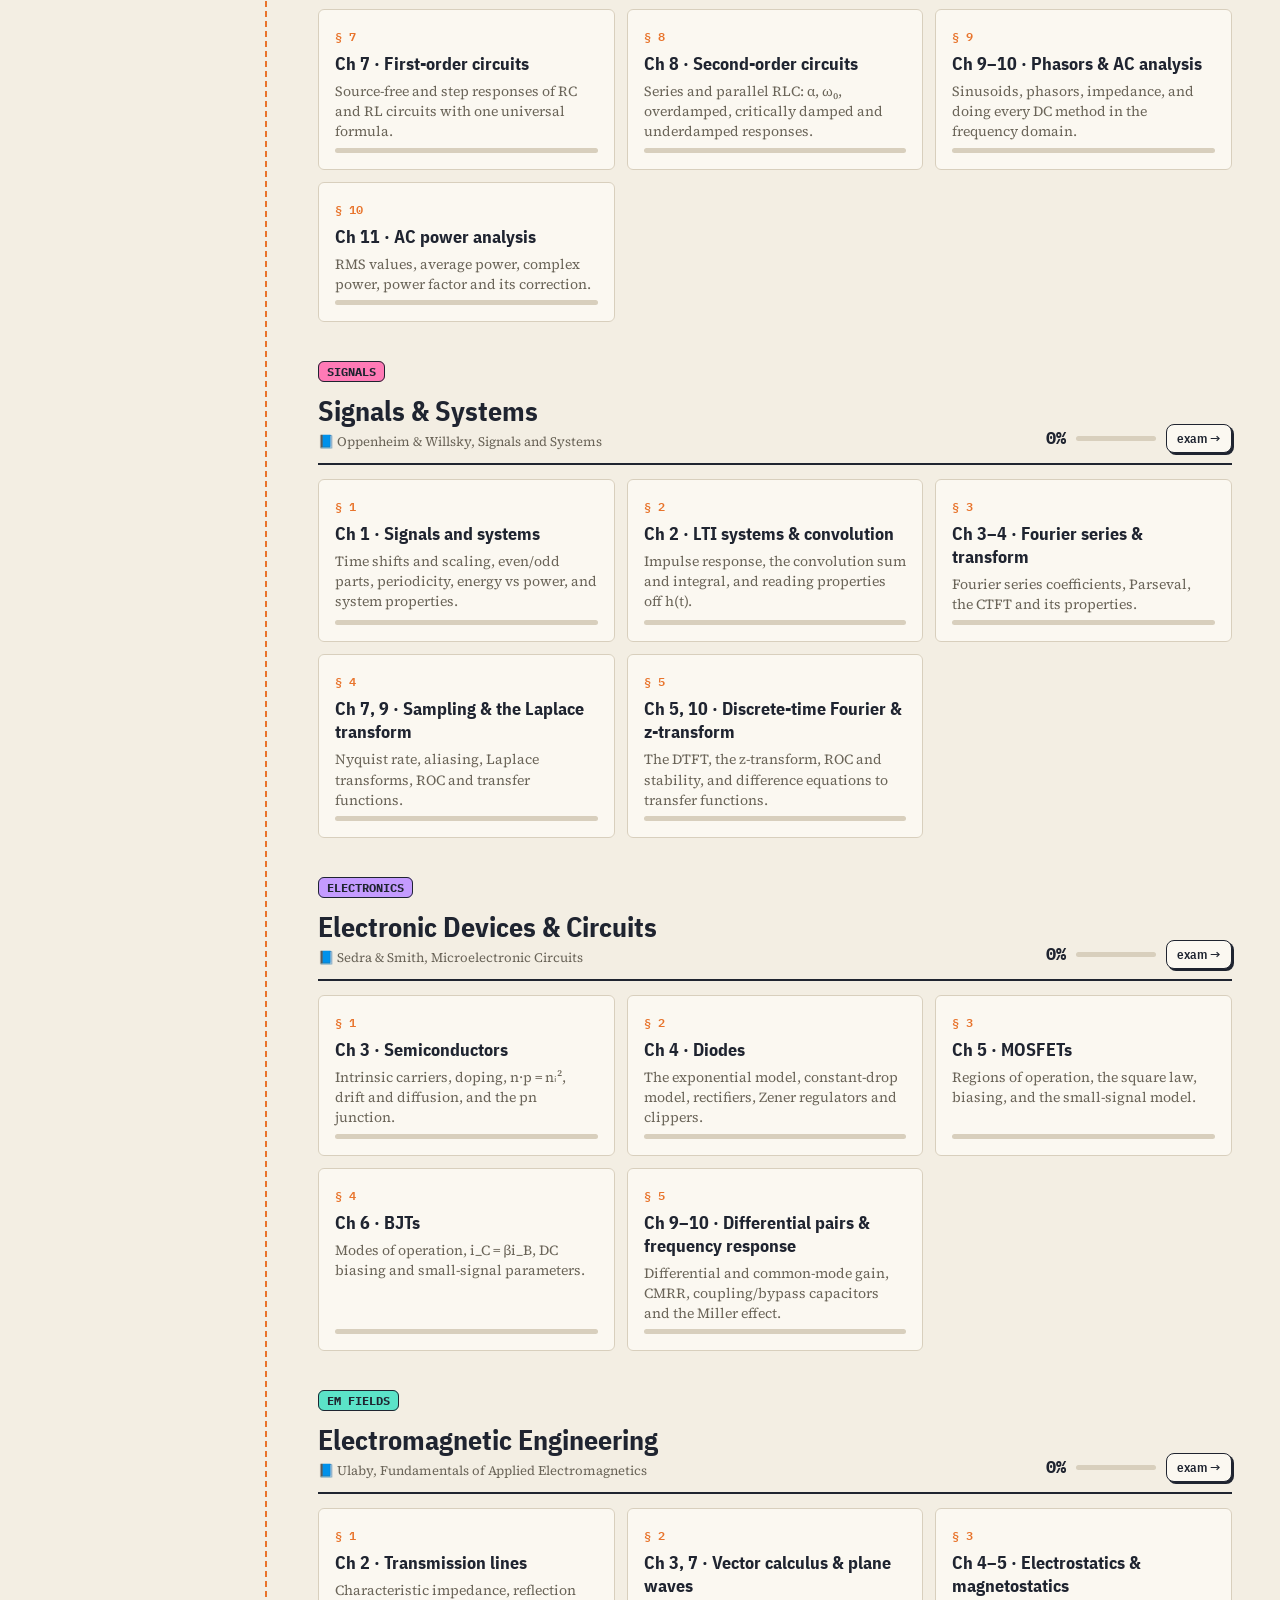
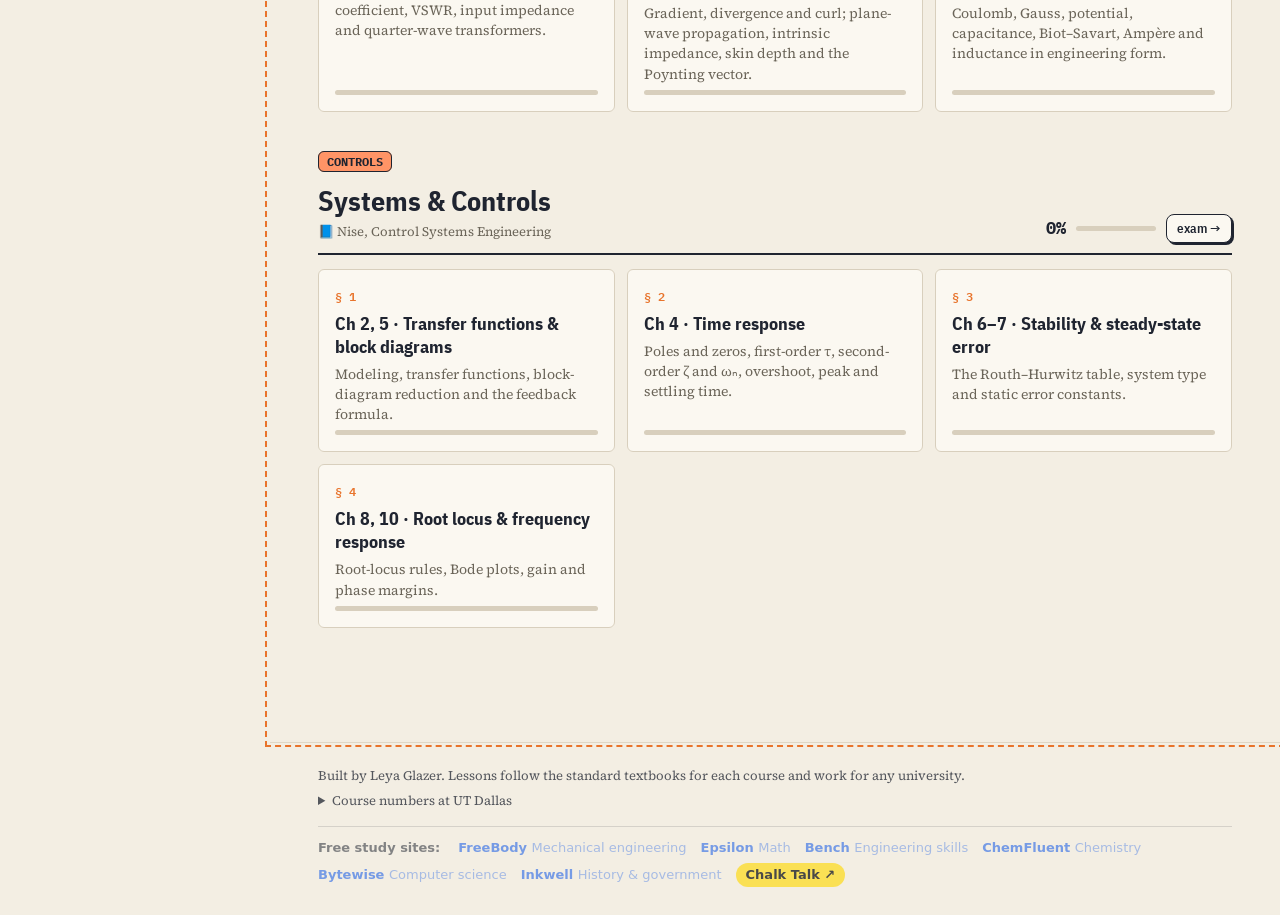
==== commit 7e60dc0b: "Chalk Talk bridge v2: tutor + flashcards buttons, footer links to every study site Co-Authored-By: C" ====
--- a/index.html
+++ b/index.html
@@ -43,7 +43,7 @@
 <script src="music.js?v=1"></script>
 <script>boot()</script>
 <script src="request.js?v=1"></script>
-<script>window.CT_H1="header.chhead[style] h1";window.CT_SUBJ="physics / electrical engineering"</script><script src="chalk.js?v=1"></script>
+<script>window.CT_H1="header.chhead[style] h1";window.CT_SUBJ="physics / electrical engineering"</script><script src="chalk.js?v=2"></script>
 <script>window.QUEST={key:"fieldline",route:id=>"#/c/"+id+"/do",exam:co=>"#/exam/"+co,review:"#/review"}</script><script src="quest.js?v=1"></script>
 </body>
 </html>
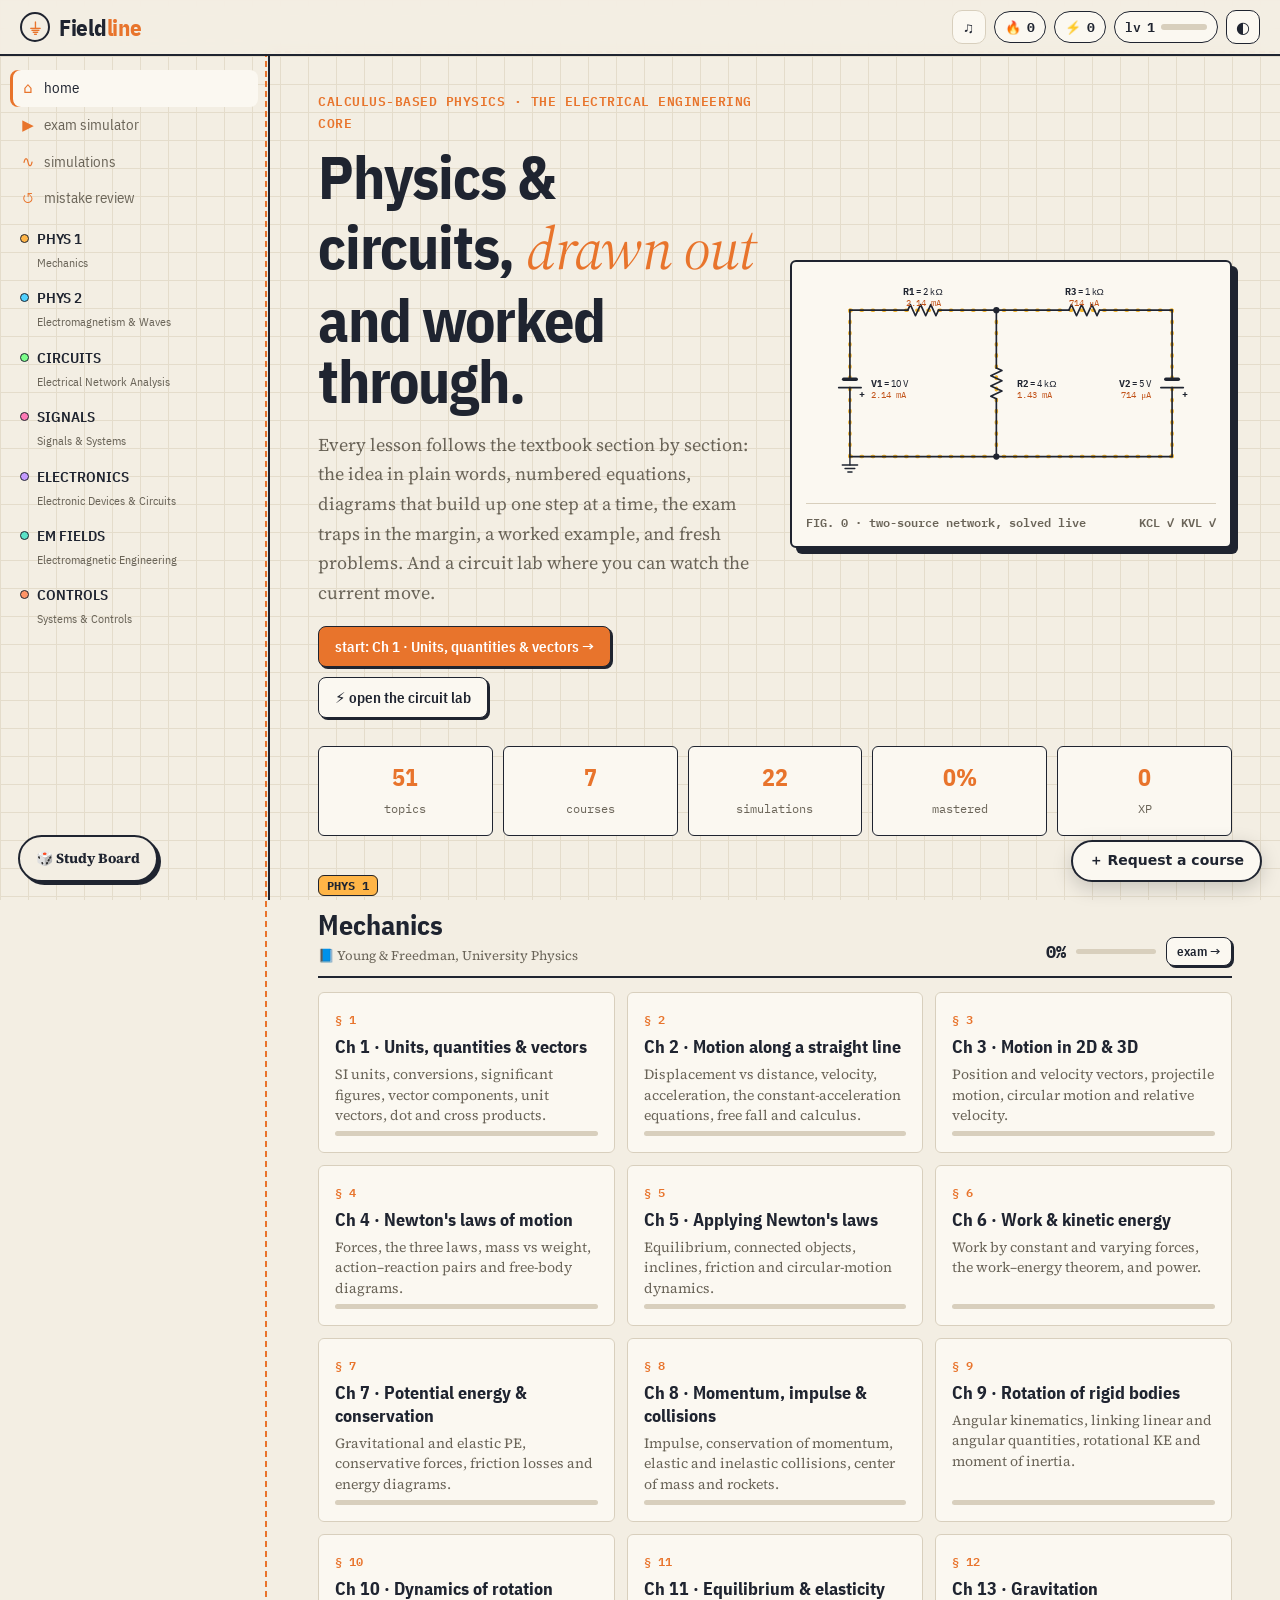
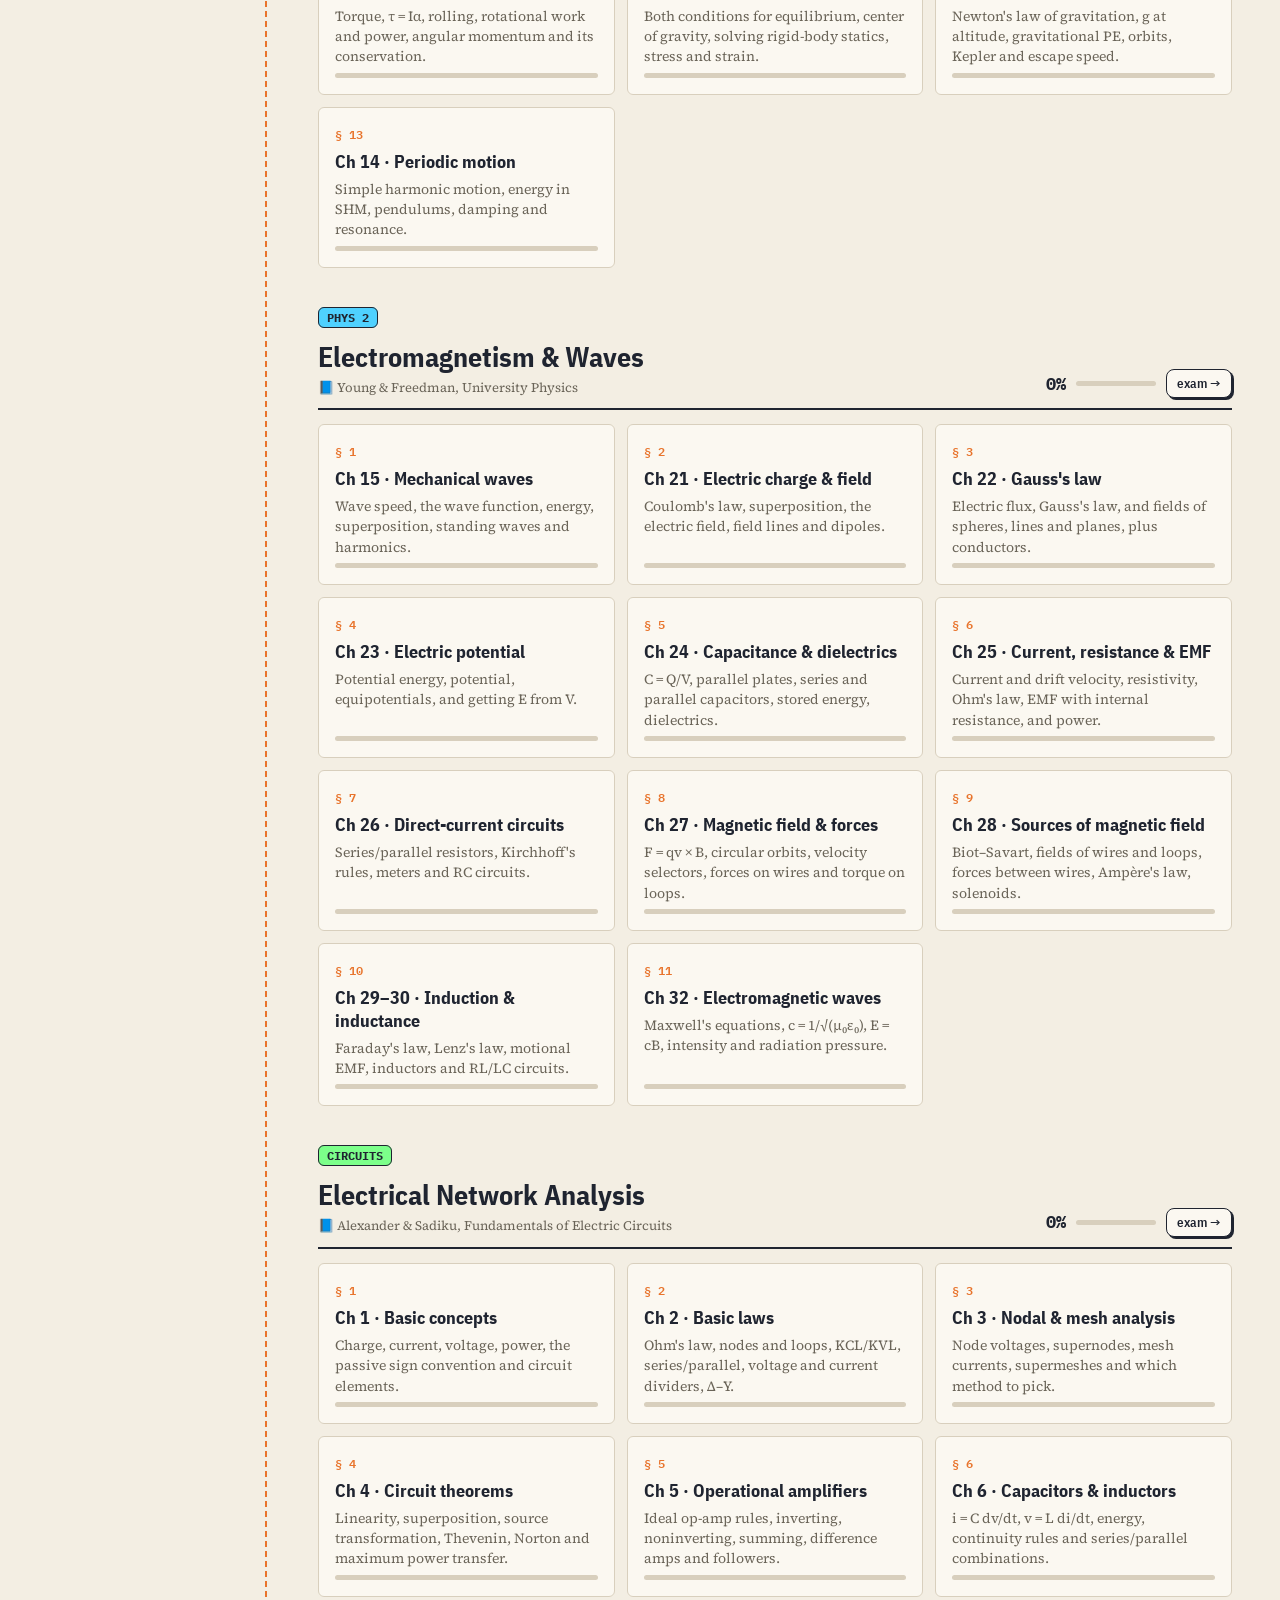
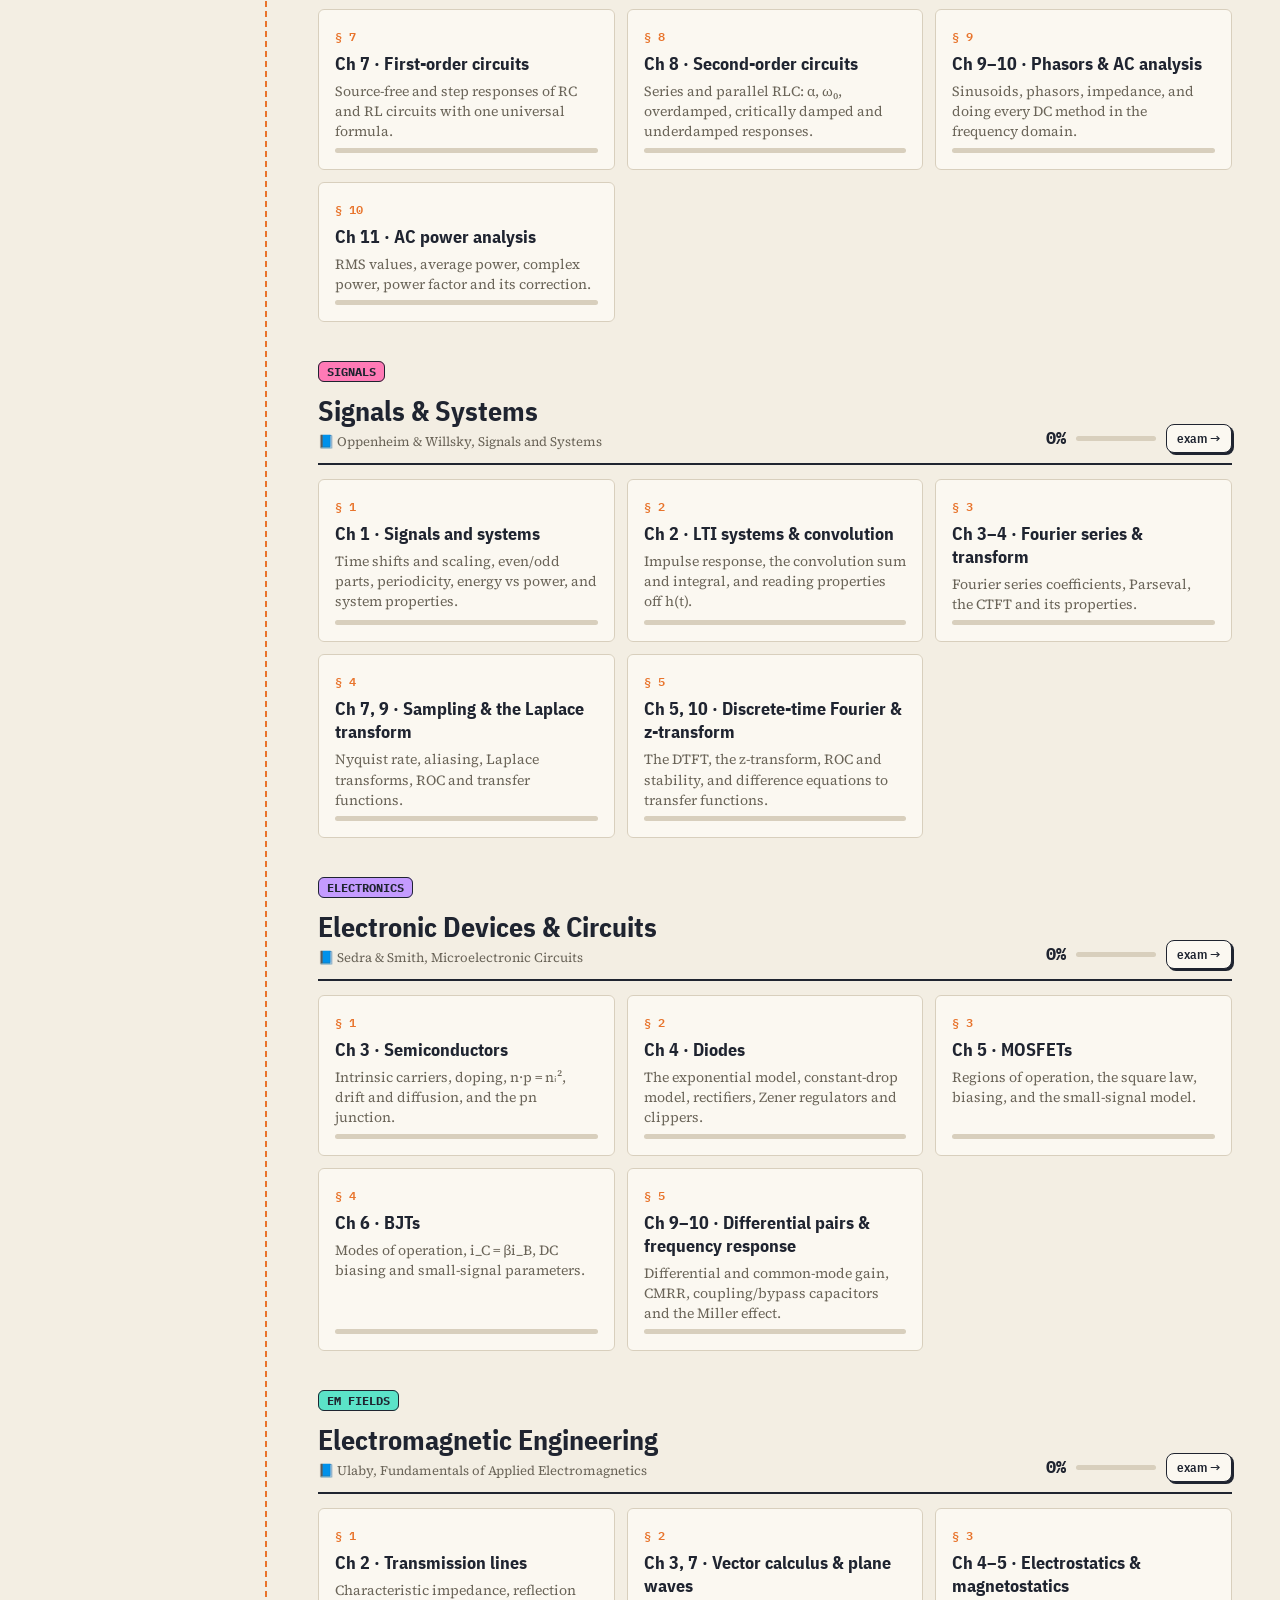
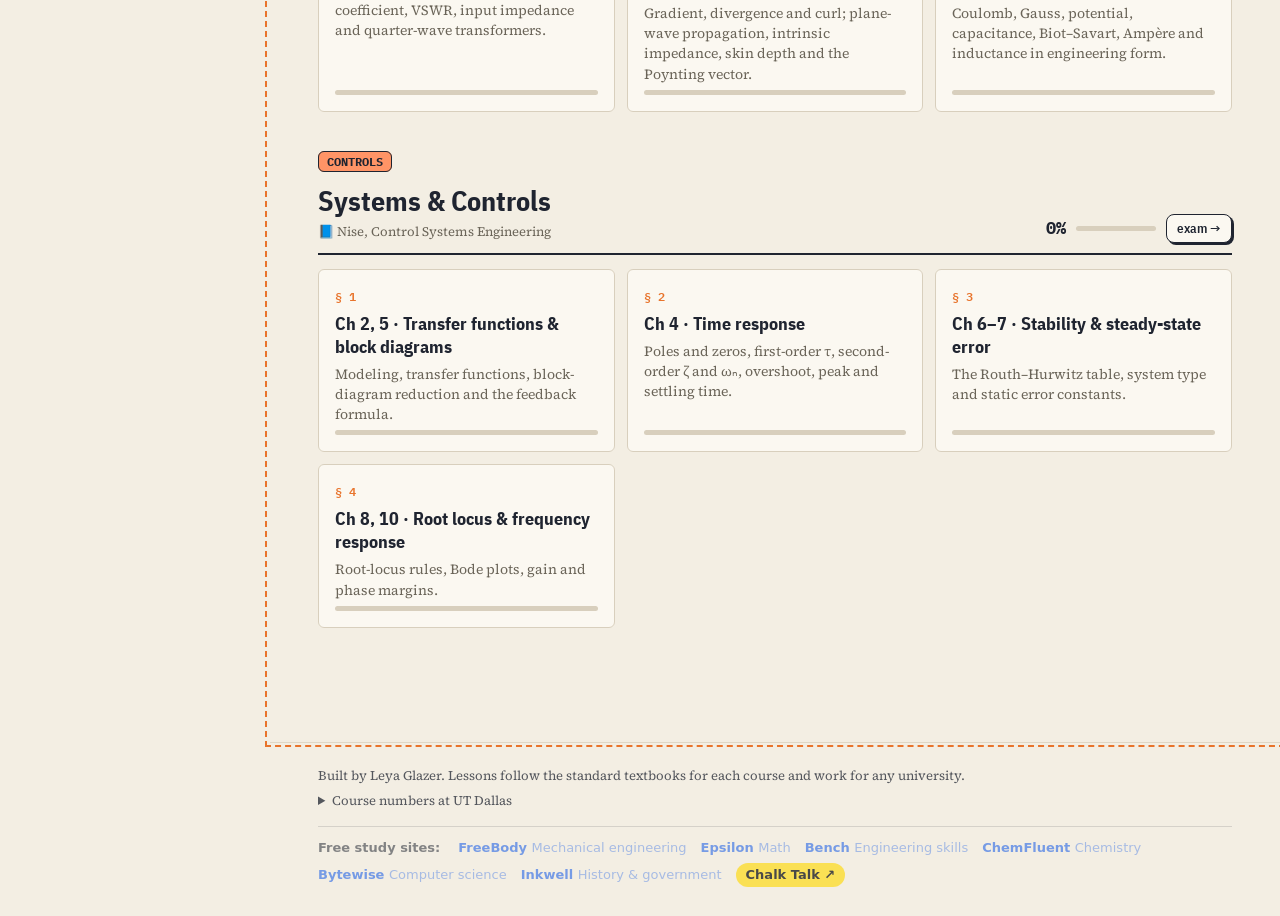
==== commit a6dbe0a5: "Add visit counter and update page Co-Authored-By: Claude Opus 5.5 <noreply@anthropic.com> Claude-Ses" ====
--- a/index.html
+++ b/index.html
@@ -45,5 +45,6 @@
 <script src="request.js?v=1"></script>
 <script>window.CT_H1="header.chhead[style] h1";window.CT_SUBJ="physics / electrical engineering"</script><script src="chalk.js?v=2"></script>
 <script>window.QUEST={key:"fieldline",route:id=>"#/c/"+id+"/do",exam:co=>"#/exam/"+co,review:"#/review"}</script><script src="quest.js?v=1"></script>
+<img src="https://chalktalkstudy.com/api/px?s=fieldline" alt="" width="1" height="1" style="position:absolute;opacity:0">
 </body>
 </html>
